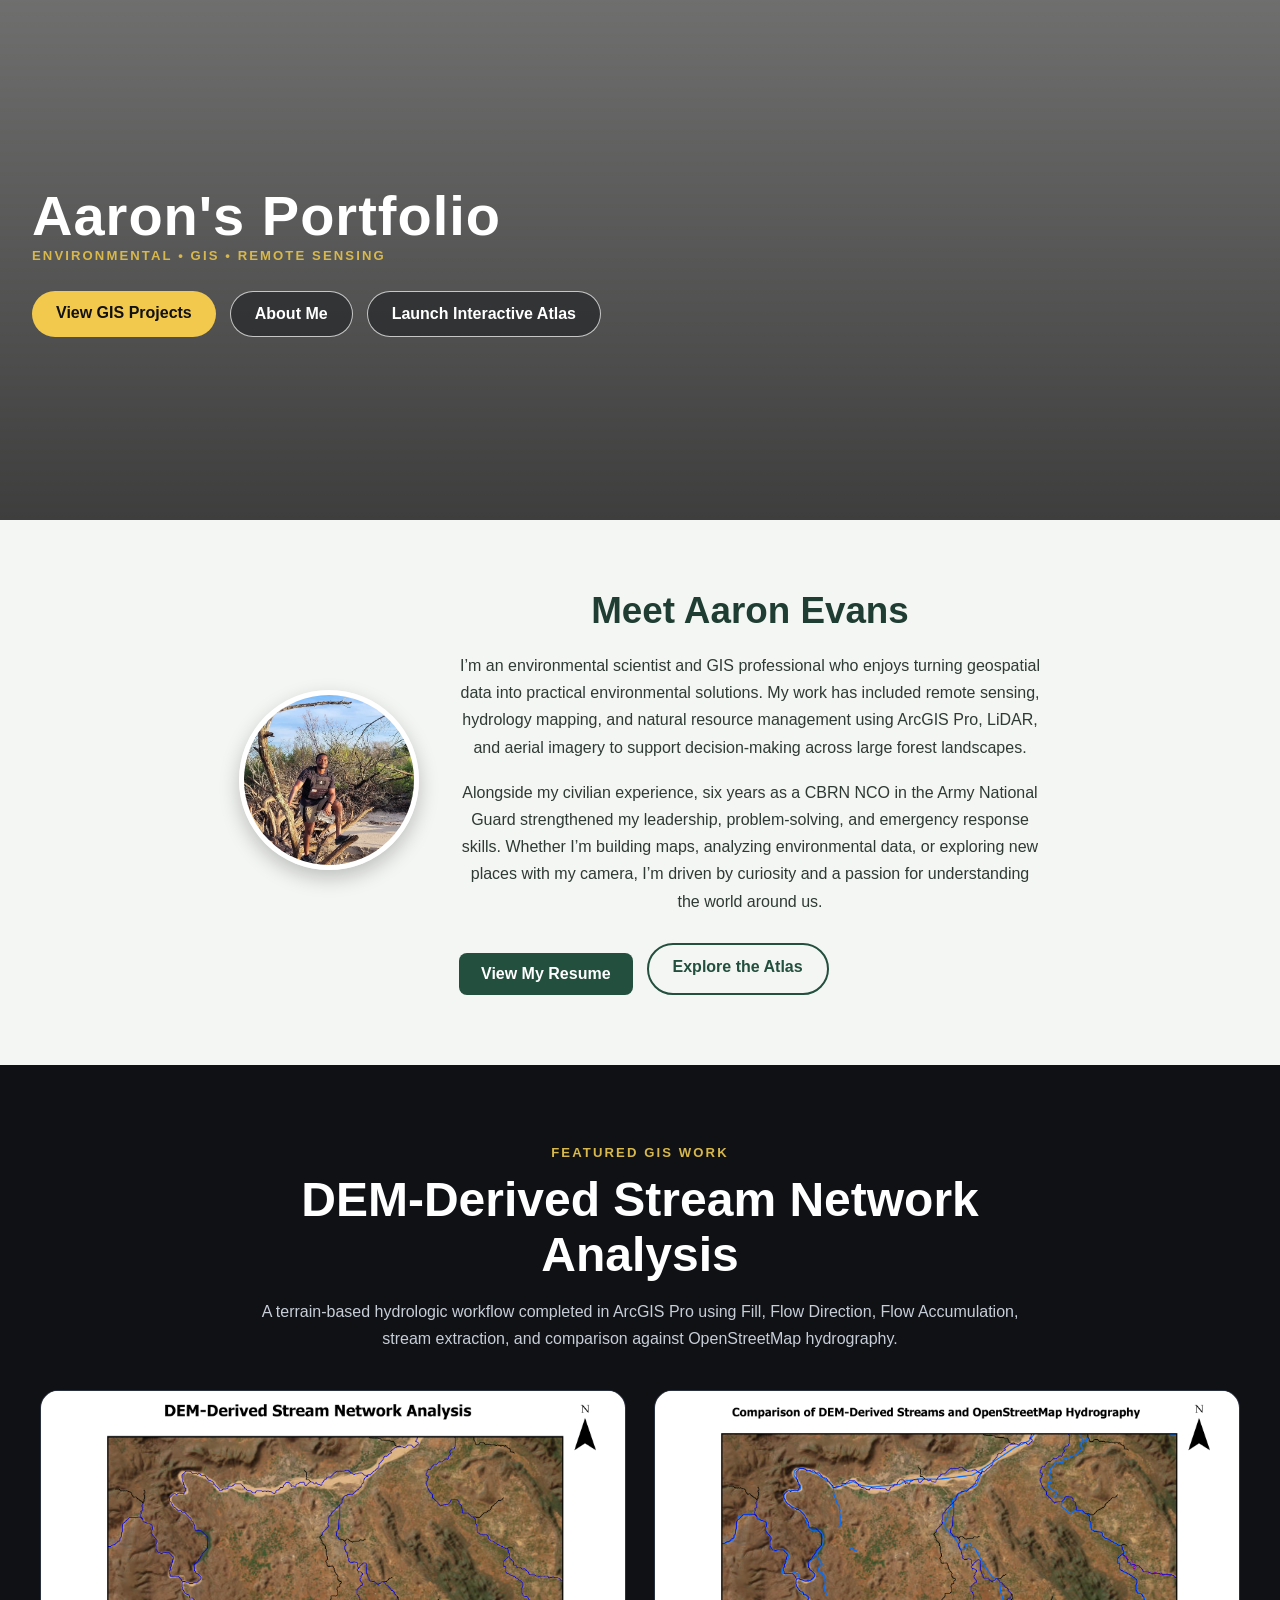
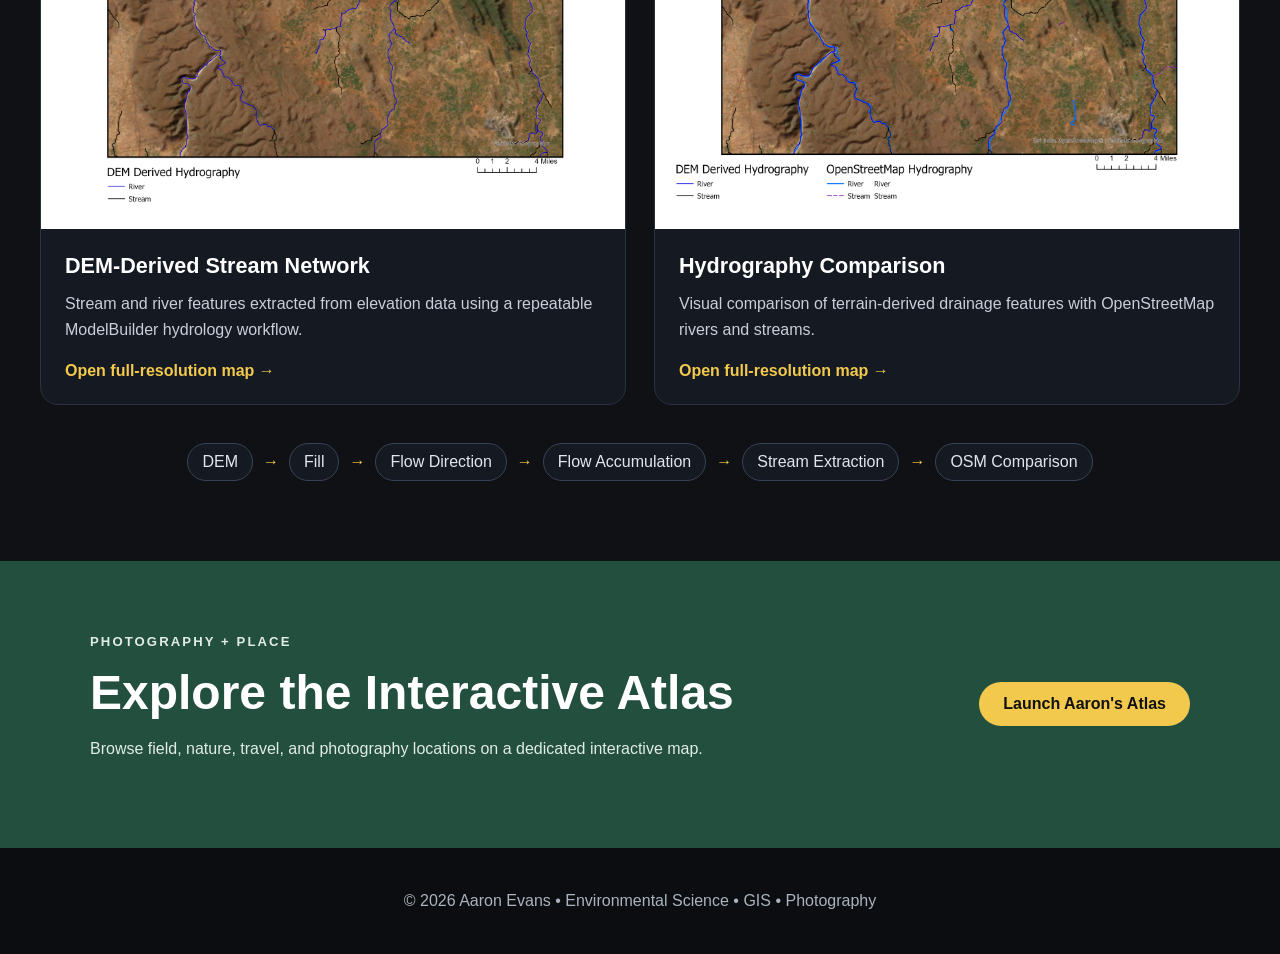
==== index.html @ 67426e2c "Update index.html" ====
<!DOCTYPE html>
<html lang="en">
<head>
  <meta charset="UTF-8" />
  <meta name="viewport" content="width=device-width, initial-scale=1.0" />
  <title>Aaron Evans | Environmental Science & GIS Portfolio</title>

<meta name="description"
      content="Portfolio of Aaron Evans featuring environmental science, GIS, remote sensing, and field projects.">

<meta property="og:title"
      content="Aaron Evans | Environmental Science & GIS Portfolio">

<meta property="og:description"
      content="Explore my environmental science, GIS, remote sensing, and field projects.">

<meta property="og:image"
      content="https://evansaaron385.github.io/aarons-atlas/assets/Aaron-about.jpg.jpg">

<meta property="og:url"
      content="https://evansaaron385.github.io/aarons-atlas/">

<meta property="og:type" content="website">

<meta name="twitter:card" content="summary_large_image">

<meta name="twitter:title"
      content="Aaron Evans | Environmental Science & GIS Portfolio">

<meta name="twitter:description"
      content="Environmental science, GIS, remote sensing, and field projects.">

<meta name="twitter:image"
      content="https://evansaaron385.github.io/aarons-atlas/assets/Aaron-about.jpg.jpg">
  <link rel="stylesheet" href="css/style.css" />
  <link rel="stylesheet" href="css/portfolio.css" />
</head>

<body class="portfolio-page">
  <header class="portfolio-hero">
    <div class="hero-content">
      <h1>Aaron's Portfolio</h1>
  <p class="eyebrow">Environmental • GIS • Remote Sensing</p>
      <div class="hero-actions">
  <a class="primary-button" href="#gis-projects">View GIS Projects</a>
  <a class="secondary-button" href="#about">About Me</a>
  <a class="secondary-button" href="atlas.html">Launch Interactive Atlas</a>
</div>
    </div>
  </header>

  <section class="about-section" id="about">
    <div class="about-photo">
      <img
        src="assets/Aaron-about.jpg.jpg"
        alt="Aaron outdoors exploring a coastal natural area"
      />
    </div>

    <div class="about-text">
      <h2>Meet Aaron Evans</h2>

      <p>
        I’m an environmental scientist and GIS professional who enjoys turning
        geospatial data into practical environmental solutions. My work has included
        remote sensing, hydrology mapping, and natural resource management using
        ArcGIS Pro, LiDAR, and aerial imagery to support decision-making across large
        forest landscapes.
      </p>

      <p>
        Alongside my civilian experience, six years as a CBRN NCO in the Army
        National Guard strengthened my leadership, problem-solving, and emergency
        response skills. Whether I’m building maps, analyzing environmental data,
        or exploring new places with my camera, I’m driven by curiosity and a passion
        for understanding the world around us.
      </p>

      <div class="about-actions">
        <a
          href="assets/Aaron_Evans_Resume_EnvD.pdf"
          target="_blank"
          rel="noopener noreferrer"
          class="resume-button"
        >
          View My Resume
        </a>

        <a href="atlas.html" class="atlas-button">
          Explore the Atlas
        </a>
      </div>
    </div>
  </section>

  <section class="projects-section" id="gis-projects">
    <div class="section-heading">
      <p class="eyebrow">Featured GIS Work</p>
      <h2>DEM-Derived Stream Network Analysis</h2>

      <p>
        A terrain-based hydrologic workflow completed in ArcGIS Pro using Fill,
        Flow Direction, Flow Accumulation, stream extraction, and comparison against
        OpenStreetMap hydrography.
      </p>
    </div>

    <div class="project-grid">
      <article class="project-card">
        <a
          class="project-image-link"
          href="assets/dem-derived-stream-network-india.png"
          target="_blank"
          rel="noopener noreferrer"
        >
          <img
            src="assets/dem-derived-stream-network-india.png"
            alt="DEM-derived stream network analysis map"
          />
        </a>

        <div class="project-card-content">
          <h3>DEM-Derived Stream Network</h3>

          <p>
            Stream and river features extracted from elevation data using a
            repeatable ModelBuilder hydrology workflow.
          </p>

          <a
            class="text-link"
            href="assets/dem-derived-stream-network-india.png"
            target="_blank"
            rel="noopener noreferrer"
          >
            Open full-resolution map →
          </a>
        </div>
      </article>

      <article class="project-card">
        <a
          class="project-image-link"
          href="assets/dem-osm-stream-comparison-india.png"
          target="_blank"
          rel="noopener noreferrer"
        >
          <img
            src="assets/dem-osm-stream-comparison-india.png"
            alt="Comparison of DEM-derived streams and OpenStreetMap hydrography"
          />
        </a>

        <div class="project-card-content">
          <h3>Hydrography Comparison</h3>

          <p>
            Visual comparison of terrain-derived drainage features with
            OpenStreetMap rivers and streams.
          </p>

          <a
            class="text-link"
            href="assets/dem-osm-stream-comparison-india.png"
            target="_blank"
            rel="noopener noreferrer"
          >
            Open full-resolution map →
          </a>
        </div>
      </article>
    </div>

    <div class="workflow-strip" aria-label="Hydrology workflow">
      <span>DEM</span>
      <b>→</b>
      <span>Fill</span>
      <b>→</b>
      <span>Flow Direction</span>
      <b>→</b>
      <span>Flow Accumulation</span>
      <b>→</b>
      <span>Stream Extraction</span>
      <b>→</b>
      <span>OSM Comparison</span>
    </div>
  </section>

  <section class="atlas-cta">
    <div>
      <p class="eyebrow">Photography + Place</p>
      <h2>Explore the Interactive Atlas</h2>

      <p>
        Browse field, nature, travel, and photography locations on a dedicated
        interactive map.
      </p>
    </div>

    <a class="primary-button" href="atlas.html">
      Launch Aaron's Atlas
    </a>
  </section>

  <footer class="portfolio-footer">
    <p>© 2026 Aaron Evans • Environmental Science • GIS • Photography</p>
  </footer>
</body>
</html>
---- css/style.css ----
* {
  box-sizing: border-box;
}

body {
  margin: 0;
  font-family: Arial, sans-serif;
  background: #0f1115;
  color: white;
}

header {
  min-height: 260px;
  padding: 48px 32px;
  background:
    linear-gradient(rgba(0,0,0,0.55), rgba(0,0,0,0.75)),
    url("../IMG_4262.JPG");
  background-size: cover;
  background-position: center;
  display: flex;
  align-items: center;
}

.hero-content {
  max-width: 760px;
}

header h1 {
  margin: 0;
  font-size: 56px;
  letter-spacing: 1px;
}

header p {
  margin: 12px 0 0;
  font-size: 20px;
  color: #e0e0e0;
}

main {
  display: flex;
  height: calc(100vh - 260px);
}
/* About Me text colors */
.about-section {
  background-color: #f4f6f3;
}

.about-container h2 {
  color: #1f3d32;
}

.about-container p {
  color: #2f3a35;
}
aside {
  width: 320px;
  padding: 24px;
  background: #151922;
  border-right: 1px solid #2a3140;
}

aside h2 {
  margin-top: 0;
}

aside p {
  color: #b8bfcc;
  line-height: 1.5;
}

#map {
  flex: 1;
}

.filters {
  display: flex;
  flex-direction: column;
  gap: 10px;
  margin-top: 18px;
}

.filters button {
  padding: 12px 14px;
  background: #222a36;
  color: white;
  border: 1px solid #384357;
  border-radius: 10px;
  cursor: pointer;
  text-align: left;
  font-size: 15px;
}

.filters button:hover {
  background: #2e3849;
}

.camera-marker {
  background: transparent;
  border: none;
}

.atlas-marker {
  position: relative;
  width: 58px;
  height: 58px;
  border: 3px solid #f2c94c;
  border-radius: 50%;
  background: #0b1018;
  box-shadow:
    0 0 0 5px rgba(242, 201, 76, 0.14),
    0 0 22px rgba(242, 201, 76, 0.65),
    0 8px 18px rgba(0, 0, 0, 0.55);
  transition: transform 0.2s ease, box-shadow 0.2s ease;
}

.atlas-marker:hover {
  transform: scale(1.14);
  box-shadow:
    0 0 0 7px rgba(242, 201, 76, 0.18),
    0 0 30px rgba(242, 201, 76, 0.85),
    0 10px 22px rgba(0, 0, 0, 0.6);
}

.marker-north {
  position: absolute;
  top: 3px;
  left: 50%;
  transform: translateX(-50%);
  color: #f2c94c;
  font-size: 9px;
  font-weight: 800;
}

.camera-body {
  position: absolute;
  top: 21px;
  left: 13px;
  width: 32px;
  height: 22px;
  border: 2px solid #f2c94c;
  border-radius: 5px;
}

.camera-body::before {
  content: "";
  position: absolute;
  top: -7px;
  left: 8px;
  width: 12px;
  height: 6px;
  border: 2px solid #f2c94c;
  border-bottom: 0;
  border-radius: 3px 3px 0 0;
}

.camera-lens {
  position: absolute;
  top: 4px;
  left: 9px;
  width: 10px;
  height: 10px;
  border: 2px solid #f2c94c;
  border-radius: 50%;
  background: #223a56;
}

.marker-point {
  position: absolute;
  bottom: -11px;
  left: 50%;
  width: 17px;
  height: 17px;
  background: #f2c94c;
  transform: translateX(-50%) rotate(45deg);
  z-index: -1;
}

.popup-card {
  width: 260px;
}

.popup-photo {
  width: 100%;
  border-radius: 10px;
  margin-bottom: 8px;
}

.popup-card h3 {
  margin: 8px 0 4px;
}

.popup-card p {
  margin: 6px 0;
}

.category-tag {
  display: inline-block;
  margin-top: 8px;
  padding: 5px 10px;
  background: #151922;
  color: white;
  border-radius: 999px;
  font-size: 12px;
}
.filters button.active {
  background: #f2c94c;
  color: #111;
  border-color: #f2c94c;
  font-weight: bold;
}
#photo-count {
  margin: 16px 0;
  padding: 10px 12px;
  background: #0f1115;
  border: 1px solid #384357;
  border-radius: 10px;
  color: #d8dde8;
  font-size: 14px;
}
#photo-panel {
  width: 360px;
  padding: 20px;
  background: #0f1115;
  border-left: 1px solid #2a3140;
  overflow-y: auto;
  transition: all 0.3s ease;
}

#photo-panel.hidden {
  display: none;
}

#close-panel {
  background: #222a36;
  color: white;
  border: 1px solid #384357;
  border-radius: 50%;
  width: 34px;
  height: 34px;
  font-size: 22px;
  cursor: pointer;
  float: right;
}

#panel-image {
  width: 100%;
  border-radius: 14px;
  margin-top: 20px;
}

#panel-title {
  margin-top: 18px;
}

#panel-location,
#panel-caption {
  color: #c8cfda;
  line-height: 1.5;
}

#panel-category {
  display: inline-block;
  margin-top: 10px;
  padding: 6px 12px;
  background: #f2c94c;
  color: #111;
  border-radius: 999px;
  font-weight: bold;
  font-size: 13px;
}
#landing-page {
  position: fixed;
  inset: 0;
  background:
    linear-gradient(rgba(0,0,0,0.45), rgba(0,0,0,0.75)),
    url("../IMG_4262.JPG");
  background-size: cover;
  background-position: center;
  z-index: 9999;
  display: flex;
  align-items: center;
  justify-content: center;
  transition: opacity 0.8s ease, visibility 0.8s ease;
}

#landing-page.hidden {
  opacity: 0;
  visibility: hidden;
}

.landing-overlay {
  text-align: center;
  padding: 32px;
}

.landing-overlay h1 {
  font-size: 72px;
  margin: 0;
}

.landing-overlay p {
  font-size: 20px;
  margin: 16px 0 28px;
  color: #e5e5e5;
}

#enter-atlas {
  padding: 14px 28px;
  background: #f2c94c;
  color: #111;
  border: none;
  border-radius: 999px;
  font-weight: bold;
  font-size: 16px;
  cursor: pointer;
}

#enter-atlas:hover {
  transform: scale(1.05);
}
.photo-meta{

display:flex;

justify-content:space-between;

margin-bottom:15px;

color:#bbbbbb;

font-size:14px;

}

hr{

margin:20px 0;

border:none;

border-top:1px solid #333;

}

#camera-info{

background:#181818;

padding:15px;

border-radius:10px;

margin-top:10px;

}

#camera-info p{

margin:6px 0;

}

@media (max-width: 850px) {
  header {
    min-height: 650px;
    padding: 32px 22px;
  }

  header h1,
  .landing-overlay h1 {
    font-size: 44px;
  }

  main {
    display: grid;
    grid-template-columns: 1fr;
    height: auto;
  }

  aside,
  #photo-panel {
    width: 100%;
    border: 0;
  }

  .filters {
    flex-direction: row;
    flex-wrap: wrap;
  }

  #map {
    height: 62vh;
    min-height: 430px;
  }
}
.about-section {
  padding: 70px 20px;
  background-color: #f4f6f3;
}

.about-container {
  max-width: 900px;
  margin: 0 auto;
  text-align: center;
}

.about-container h2 {
  font-size: 2.2rem;
  margin-bottom: 24px;
}

.about-container p {
  max-width: 760px;
  margin: 0 auto 18px;
  line-height: 1.7;
  font-size: 1.05rem;
}

.resume-button {
  display: inline-block;
  margin-top: 20px;
  padding: 13px 26px;
  border-radius: 8px;
  background-color: #234f3f;
  color: white;
  text-decoration: none;
  font-weight: 600;
  transition: transform 0.2s ease, opacity 0.2s ease;
}

.resume-button:hover {
  transform: translateY(-2px);
  opacity: 0.9;
}
.about-section {
  display: flex;
  align-items: center;
  gap: 40px;
  max-width: 1100px;
  margin: 0 auto;
  padding: 70px 24px;
}

.about-image {
  flex: 0 0 40%;
}

.about-image img {
  display: block;
  width: 100%;
  height: 480px;
  object-fit: cover;
  object-position: center;
  border-radius: 18px;
  box-shadow: 0 12px 30px rgba(0, 0, 0, 0.22);
}

.about-text {
  flex: 1;
}

.about-text h2 {
  margin-top: 0;
  font-size: 2.2rem;
}

.about-text p {
  line-height: 1.7;
  margin-bottom: 18px;
}

.resume-button {
  display: inline-block;
  margin-top: 10px;
  padding: 12px 22px;
  border-radius: 8px;
  text-decoration: none;
  font-weight: 600;
}

/* Phone and tablet layout */
@media (max-width: 768px) {
  .about-section {
    flex-direction: column;
    gap: 25px;
    padding: 50px 20px;
  }

  .about-image {
    width: 100%;
  }

  .about-image img {
    height: 420px;
    object-position: center 40%;
  }

  .about-text {
    width: 100%;
  }
}
/* Fix About Me section */
.about-section {
  background-color: #f4f6f3;
  color: #2f3a35;
}

.about-text h2 {
  color: #1f3d32;
}

.about-text p {
  color: #2f3a35;
}

.about-image img {
  display: block;
  width: 100%;
  height: 480px;
  object-fit: cover;
  object-position: center;
  border-radius: 18px;
}
/* About Me section */

.about-section {
  max-width: 850px;
  margin: 0 auto;
  padding: 70px 24px;
  text-align: center;
  color: #2f3a35;
}

.about-photo {
  width: 180px;
  height: 180px;
  margin: 0 auto 25px;
  border-radius: 50%;
  overflow: hidden;
  border: 5px solid white;
  box-shadow: 0 8px 20px rgba(0, 0, 0, 0.22);
}

.about-photo img {
  width: 100%;
  height: 100%;
  display: block;
  object-fit: cover;

  /* Adjust this percentage to move the photo vertically */
  object-position: center 38%;
}

.about-text {
  max-width: 750px;
  margin: 0 auto;
}

.about-text h2 {
  margin-top: 0;
  margin-bottom: 20px;
  font-size: 2.3rem;
  color: #1f3d32;
}

.about-text p {
  margin: 0 auto 18px;
  line-height: 1.7;
  color: #2f3a35;
}

/* Smaller photo on phones */
@media (max-width: 600px) {
  .about-section {
    padding: 50px 20px;
  }

  .about-photo {
    width: 150px;
    height: 150px;
  }

  .about-text h2 {
    font-size: 2rem;
  }
}
---- css/portfolio.css ----
/* Portfolio homepage additions */

html {
  scroll-behavior: smooth;
}

.portfolio-page {
  background: #f4f6f3;
  color: #24312c;
}

.portfolio-hero {
  min-height: 520px;
  padding: 80px 32px;
}

.portfolio-hero .hero-content {
  max-width: 820px;
}

.eyebrow {
  margin: 0 0 12px;
  color: #d8b84c;
  font-size: 0.82rem;
  font-weight: 800;
  letter-spacing: 0.16em;
  text-transform: uppercase;
}

.hero-actions,
.about-actions {
  display: flex;
  flex-wrap: wrap;
  gap: 14px;
  margin-top: 28px;
}

.primary-button,
.secondary-button,
.atlas-button,
.back-button {
  display: inline-block;
  padding: 13px 24px;
  border-radius: 999px;
  font-weight: 700;
  text-decoration: none;
  transition: transform 0.2s ease, opacity 0.2s ease;
}

.primary-button {
  background: #f2c94c;
  color: #111;
}

.secondary-button {
  border: 1px solid rgba(255, 255, 255, 0.72);
  color: white;
  background: rgba(15, 17, 21, 0.45);
}

.atlas-button {
  background: transparent;
  border: 2px solid #234f3f;
  color: #234f3f;
}

.primary-button:hover,
.secondary-button:hover,
.atlas-button:hover,
.back-button:hover {
  transform: translateY(-2px);
  opacity: 0.92;
}

.projects-section {
  padding: 80px 24px;
  background: #0f1115;
  color: white;
}

.section-heading {
  max-width: 820px;
  margin: 0 auto 38px;
  text-align: center;
}

.section-heading h2,
.atlas-cta h2 {
  margin: 0 0 16px;
  font-size: clamp(2rem, 4vw, 3rem);
}

.section-heading > p:last-child {
  margin: 0 auto;
  max-width: 760px;
  color: #c7ced8;
  line-height: 1.7;
}

.project-grid {
  display: grid;
  grid-template-columns: repeat(2, minmax(0, 1fr));
  gap: 28px;
  max-width: 1200px;
  margin: 0 auto;
}

.project-card {
  overflow: hidden;
  border: 1px solid #2a3140;
  border-radius: 18px;
  background: #151922;
}

.project-image-link {
  display: block;
  background: white;
}

.project-card img {
  display: block;
  width: 100%;
  aspect-ratio: 4 / 3;
  object-fit: contain;
  transition: transform 0.3s ease;
}

.project-card:hover img {
  transform: scale(1.015);
}

.project-card-content {
  padding: 24px;
}

.project-card-content h3 {
  margin: 0 0 12px;
  font-size: 1.35rem;
}

.project-card-content p {
  margin: 0 0 18px;
  color: #c8cfda;
  line-height: 1.65;
}

.text-link {
  color: #f2c94c;
  font-weight: 700;
  text-decoration: none;
}

.workflow-strip {
  display: flex;
  flex-wrap: wrap;
  justify-content: center;
  align-items: center;
  gap: 10px;
  max-width: 1100px;
  margin: 38px auto 0;
}

.workflow-strip span {
  padding: 9px 14px;
  border: 1px solid #384357;
  border-radius: 999px;
  background: #151922;
  color: #e2e6ec;
}

.workflow-strip b {
  color: #f2c94c;
}

.atlas-cta {
  display: flex;
  align-items: center;
  justify-content: space-between;
  gap: 32px;
  padding: 70px max(24px, calc((100vw - 1100px) / 2));
  background: #234f3f;
  color: white;
}

.atlas-cta p {
  max-width: 680px;
  color: #e2ece7;
  line-height: 1.65;
}

.portfolio-footer {
  padding: 28px 24px;
  text-align: center;
  background: #0b0d10;
  color: #abb3bf;
}

/* Dedicated atlas page */

.atlas-page {
  overflow: hidden;
}

.atlas-toolbar {
  height: 68px;
  padding: 10px 20px;
  display: flex;
  align-items: center;
  gap: 22px;
  background: #0b0d10;
  border-bottom: 1px solid #2a3140;
}

.atlas-toolbar > div {
  display: flex;
  flex-direction: column;
  gap: 2px;
}

.atlas-toolbar span {
  color: #abb3bf;
  font-size: 0.84rem;
}

.back-button {
  padding: 9px 16px;
  background: #f2c94c;
  color: #111;
}

.atlas-main {
  height: calc(100vh - 68px);
}

.landing-back-link {
  display: block;
  width: fit-content;
  margin: 18px auto 0;
  color: white;
  text-decoration: none;
}

@media (max-width: 850px) {
  .portfolio-hero {
    min-height: 800px;
    padding: 60px 22px;
  }

  .project-grid {
    grid-template-columns: 1fr;
  }

  .atlas-cta {
    align-items: flex-start;
    flex-direction: column;
  }

  .atlas-page {
    overflow: auto;
  }

  .atlas-toolbar {
    height: auto;
    align-items: flex-start;
    flex-direction: column;
  }

  .atlas-main {
    height: auto;
  }
}

@media (max-width: 600px) {
  .hero-actions,
  .about-actions {
    flex-direction: column;
  }

  .primary-button,
  .secondary-button,
  .atlas-button {
    width: 100%;
    text-align: center;
  }

  .projects-section {
    padding: 60px 18px;
  }

  .project-card-content {
    padding: 20px;
  }

  .workflow-strip b {
    display: none;
  }
}
.portfolio-hero h1,
.atlas-toolbar strong,
#landing-page h1 {
  color: white;
}
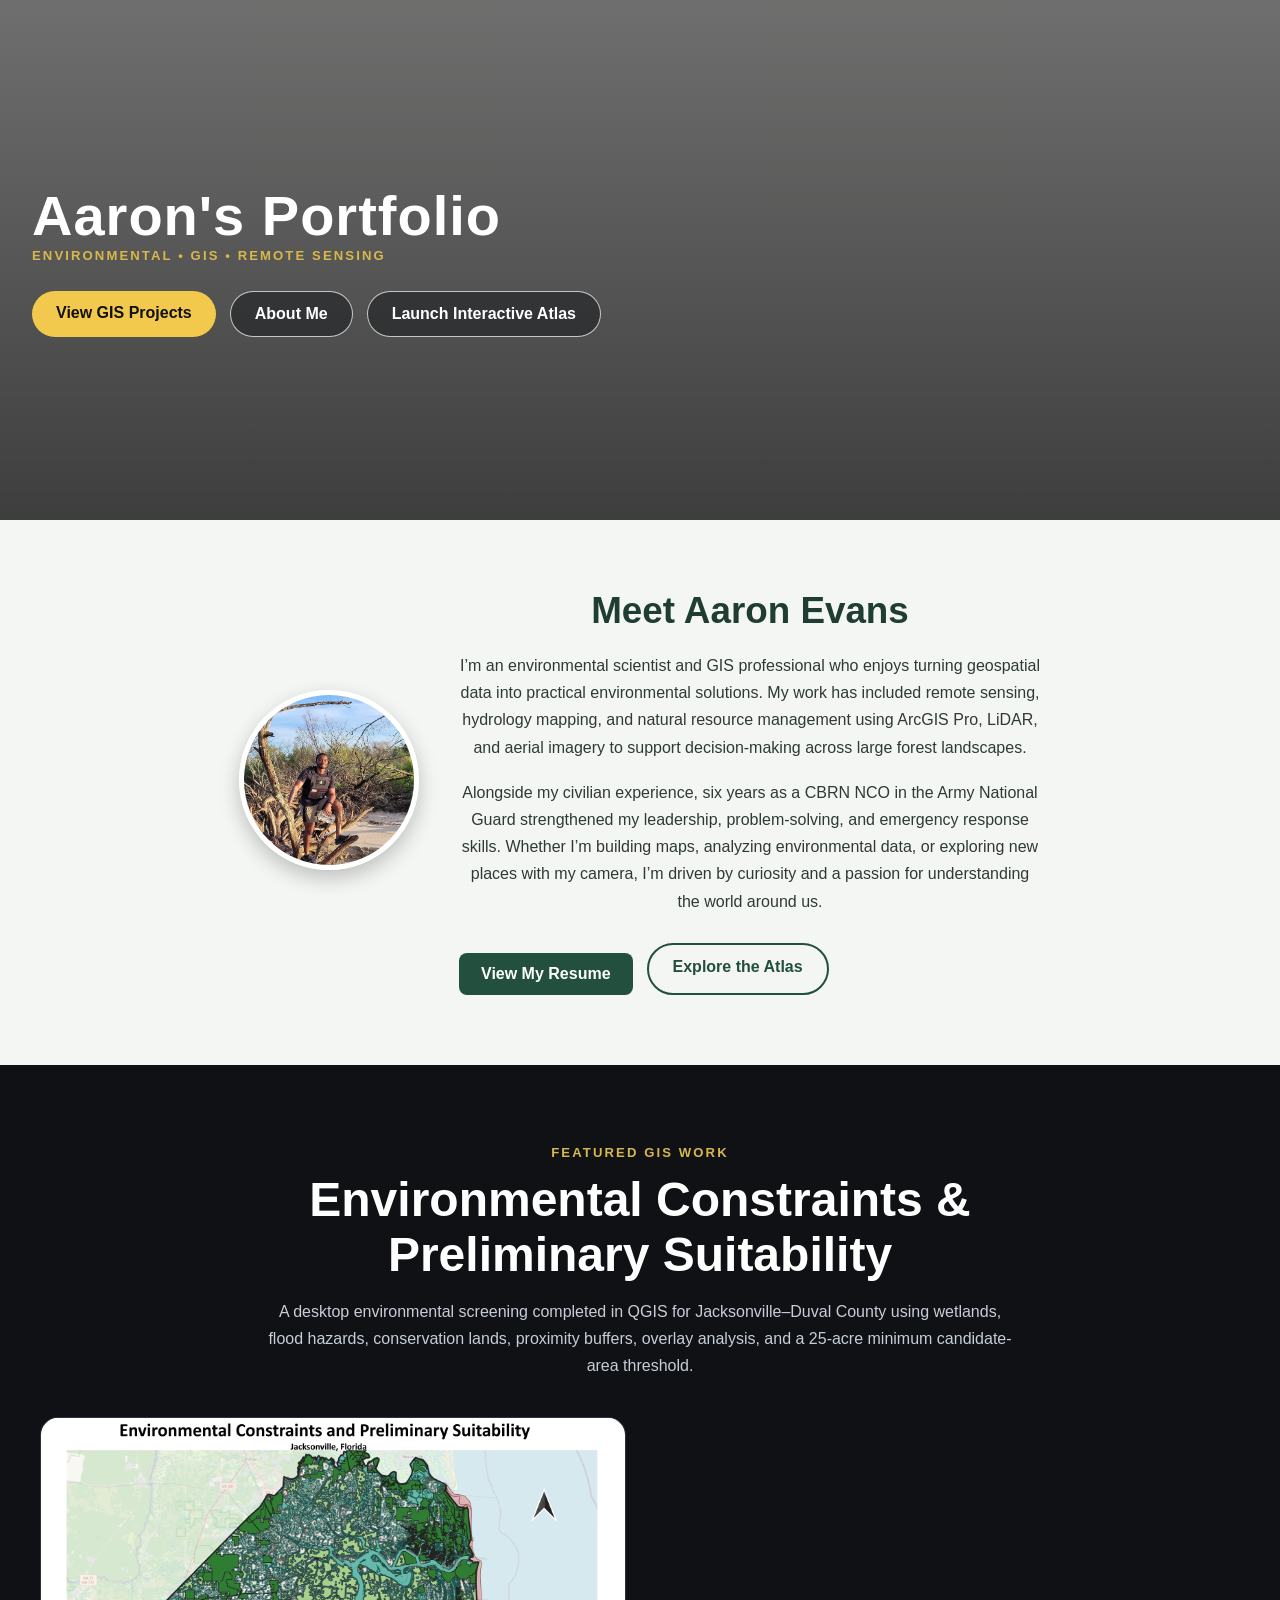
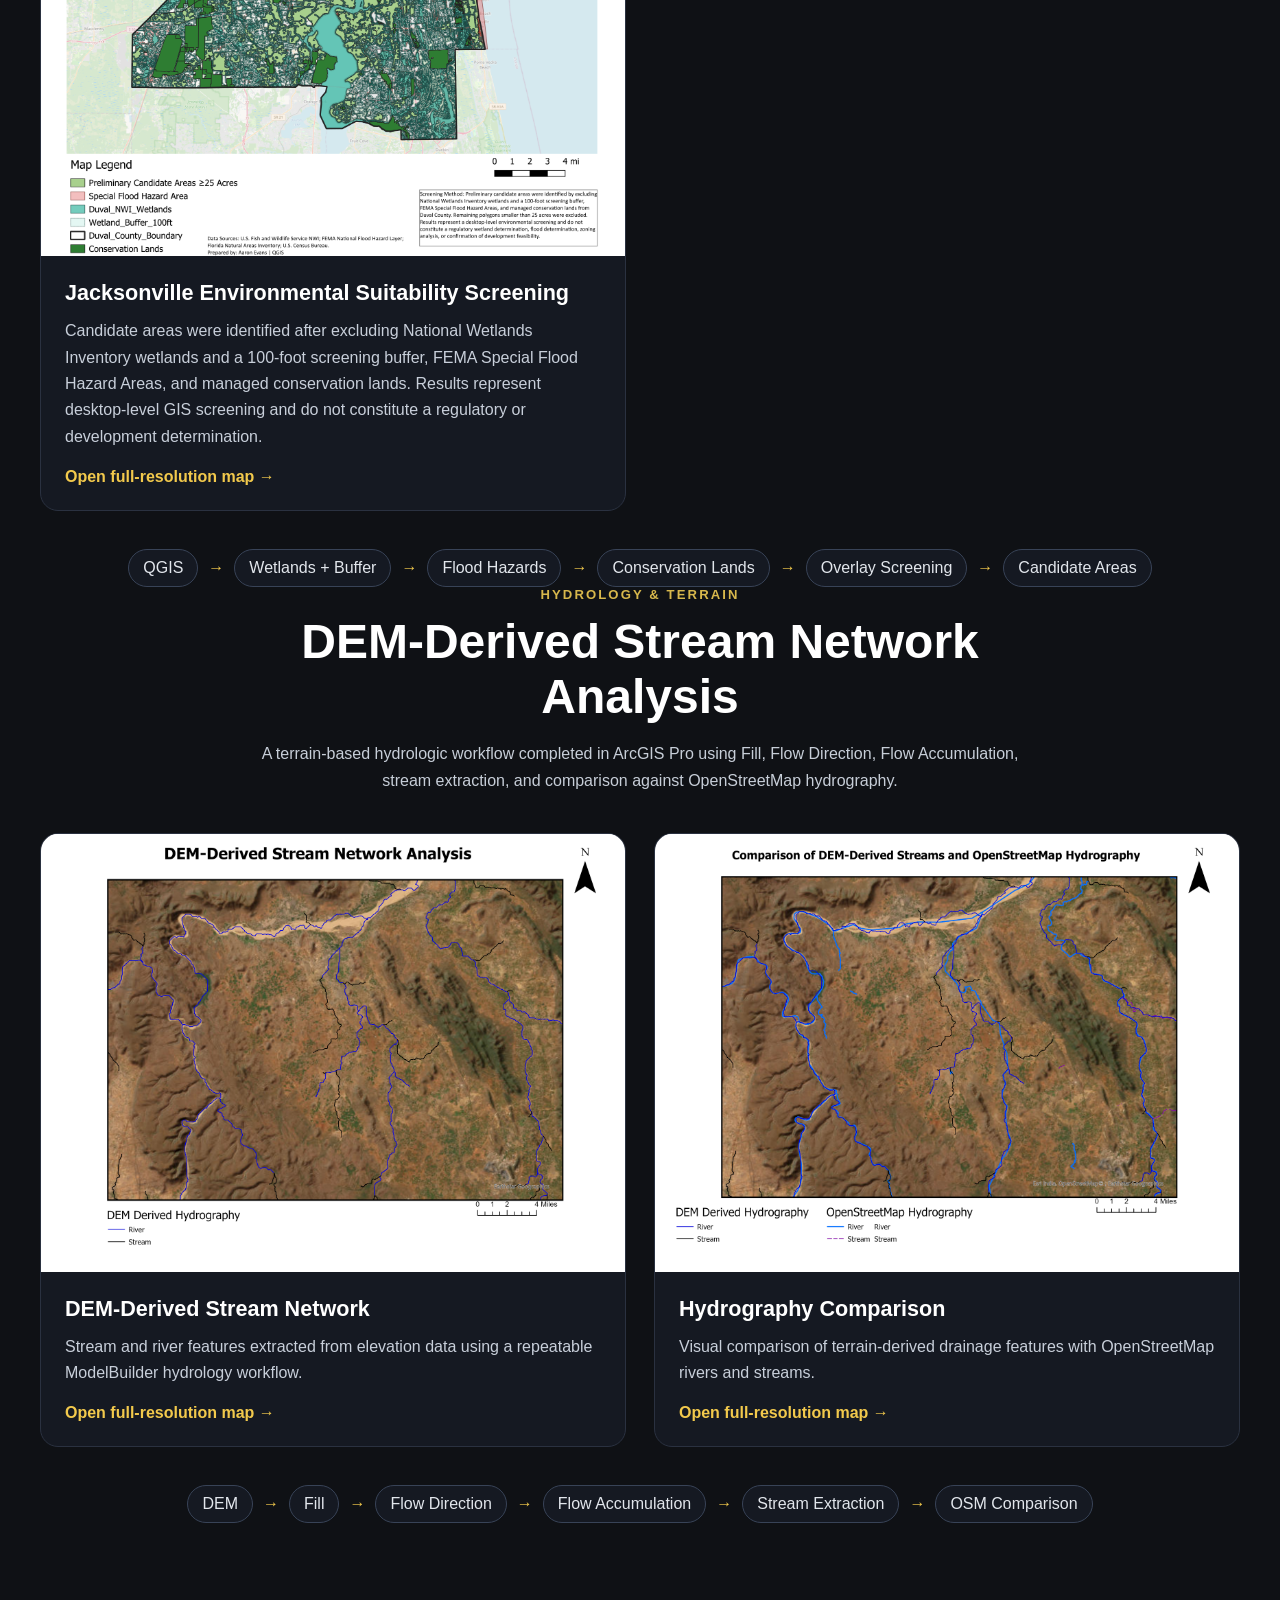
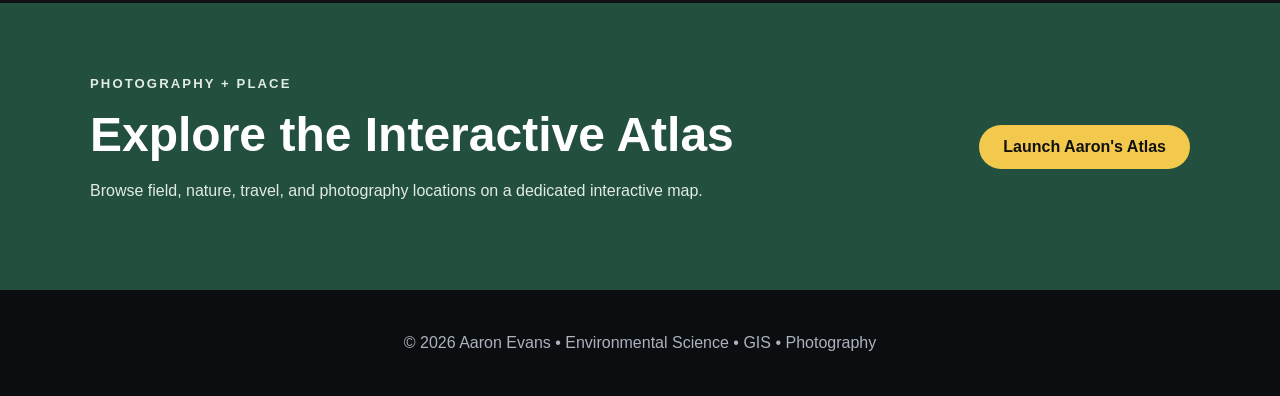
==== commit 86eb2b25: "Update index.html Feature QGIS suitability project" ====
--- a/index.html
+++ b/index.html
@@ -2,35 +2,35 @@
 <html lang="en">
 <head>
   <meta charset="UTF-8" />
-  <meta name="viewport" content="width=device-width, initial-scale=1.0" />
-  <title>Aaron Evans | Environmental Science & GIS Portfolio</title>
-
-<meta name="description"
-      content="Portfolio of Aaron Evans featuring environmental science, GIS, remote sensing, and field projects.">
-
-<meta property="og:title"
-      content="Aaron Evans | Environmental Science & GIS Portfolio">
-
-<meta property="og:description"
-      content="Explore my environmental science, GIS, remote sensing, and field projects.">
-
-<meta property="og:image"
-      content="https://evansaaron385.github.io/aarons-atlas/assets/Aaron-about.jpg.jpg">
-
-<meta property="og:url"
-      content="https://evansaaron385.github.io/aarons-atlas/">
-
-<meta property="og:type" content="website">
-
-<meta name="twitter:card" content="summary_large_image">
-
-<meta name="twitter:title"
-      content="Aaron Evans | Environmental Science & GIS Portfolio">
-
-<meta name="twitter:description"
-      content="Environmental science, GIS, remote sensing, and field projects.">
-
-<meta name="twitter:image"
+  <meta name="viewport" content="width=device-width, initial-scale=1.0" />
+  <title>Aaron Evans | Environmental Science & GIS Portfolio</title>
+
+<meta name="description"
+      content="Portfolio of Aaron Evans featuring environmental science, GIS, remote sensing, and field projects.">
+
+<meta property="og:title"
+      content="Aaron Evans | Environmental Science & GIS Portfolio">
+
+<meta property="og:description"
+      content="Explore my environmental science, GIS, remote sensing, and field projects.">
+
+<meta property="og:image"
+      content="https://evansaaron385.github.io/aarons-atlas/assets/Aaron-about.jpg.jpg">
+
+<meta property="og:url"
+      content="https://evansaaron385.github.io/aarons-atlas/">
+
+<meta property="og:type" content="website">
+
+<meta name="twitter:card" content="summary_large_image">
+
+<meta name="twitter:title"
+      content="Aaron Evans | Environmental Science & GIS Portfolio">
+
+<meta name="twitter:description"
+      content="Environmental science, GIS, remote sensing, and field projects.">
+
+<meta name="twitter:image"
       content="https://evansaaron385.github.io/aarons-atlas/assets/Aaron-about.jpg.jpg">
   <link rel="stylesheet" href="css/style.css" />
   <link rel="stylesheet" href="css/portfolio.css" />
@@ -41,10 +41,10 @@
     <div class="hero-content">
       <h1>Aaron's Portfolio</h1>
   <p class="eyebrow">Environmental • GIS • Remote Sensing</p>
-      <div class="hero-actions">
-  <a class="primary-button" href="#gis-projects">View GIS Projects</a>
-  <a class="secondary-button" href="#about">About Me</a>
-  <a class="secondary-button" href="atlas.html">Launch Interactive Atlas</a>
+      <div class="hero-actions">
+  <a class="primary-button" href="#gis-projects">View GIS Projects</a>
+  <a class="secondary-button" href="#about">About Me</a>
+  <a class="secondary-button" href="atlas.html">Launch Interactive Atlas</a>
 </div>
     </div>
   </header>
@@ -94,8 +94,70 @@
   </section>
 
   <section class="projects-section" id="gis-projects">
-    <div class="section-heading">
+        <div class="section-heading">
       <p class="eyebrow">Featured GIS Work</p>
+      <h2>Environmental Constraints &amp; Preliminary Suitability</h2>
+
+      <p>
+        A desktop environmental screening completed in QGIS for
+        Jacksonville–Duval County using wetlands, flood hazards,
+        conservation lands, proximity buffers, overlay analysis,
+        and a 25-acre minimum candidate-area threshold.
+      </p>
+    </div>
+
+    <div class="project-grid featured-project-grid">
+      <article class="project-card featured-project-card">
+        <a
+          class="project-image-link"
+          href="assets/jacksonville-environmental-suitability.png"
+          target="_blank"
+          rel="noopener noreferrer"
+        >
+          <img
+            src="assets/jacksonville-environmental-suitability.png"
+            alt="Environmental constraints and preliminary suitability map for Jacksonville, Florida"
+          />
+        </a>
+
+        <div class="project-card-content">
+          <h3>Jacksonville Environmental Suitability Screening</h3>
+
+          <p>
+            Candidate areas were identified after excluding National
+            Wetlands Inventory wetlands and a 100-foot screening buffer,
+            FEMA Special Flood Hazard Areas, and managed conservation lands.
+            Results represent desktop-level GIS screening and do not constitute
+            a regulatory or development determination.
+          </p>
+
+          <a
+            class="text-link"
+            href="assets/jacksonville-environmental-suitability.png"
+            target="_blank"
+            rel="noopener noreferrer"
+          >
+            Open full-resolution map →
+          </a>
+        </div>
+      </article>
+    </div>
+
+    <div class="workflow-strip" aria-label="Environmental suitability workflow">
+      <span>QGIS</span>
+      <b>→</b>
+      <span>Wetlands + Buffer</span>
+      <b>→</b>
+      <span>Flood Hazards</span>
+      <b>→</b>
+      <span>Conservation Lands</span>
+      <b>→</b>
+      <span>Overlay Screening</span>
+      <b>→</b>
+      <span>Candidate Areas</span>
+    </div>
+    <div class="section-heading project-subsection-heading">
+      <p class="eyebrow">Hydrology &amp; Terrain</p>
       <h2>DEM-Derived Stream Network Analysis</h2>
 
       <p>
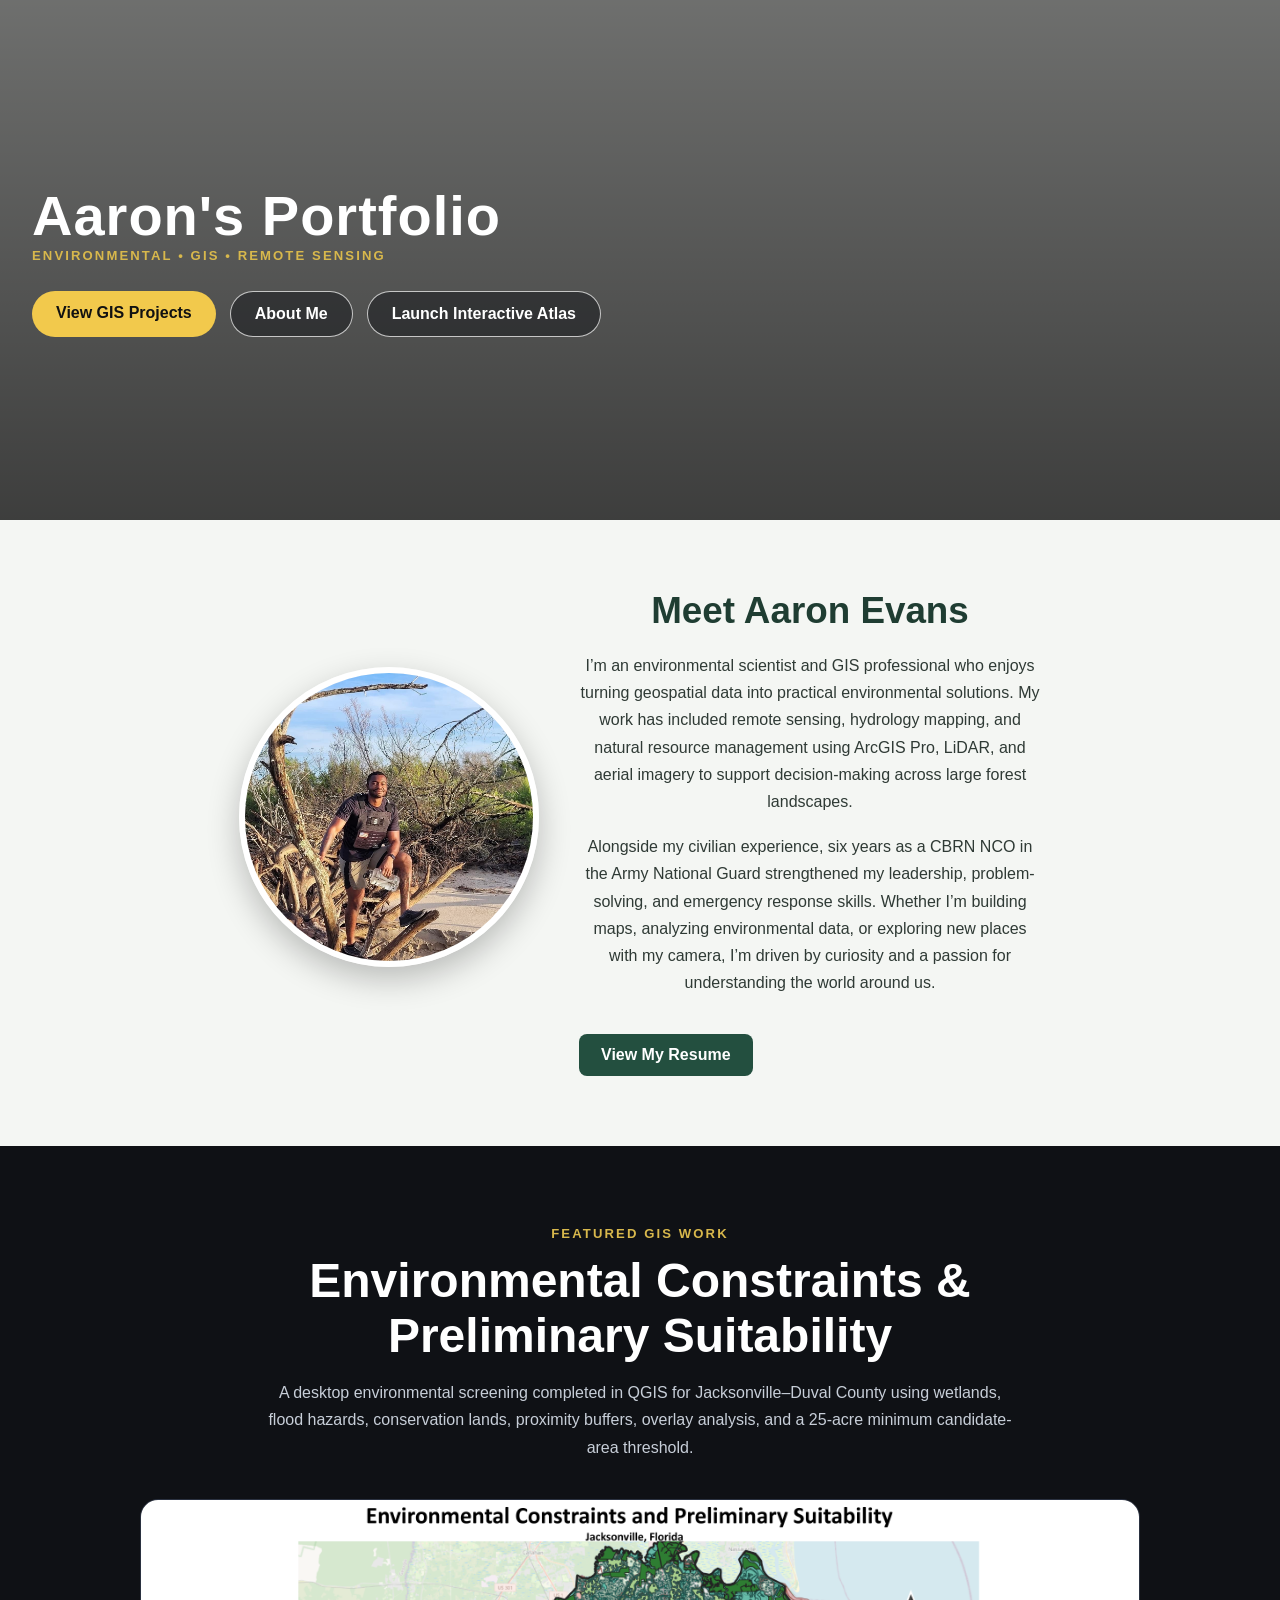
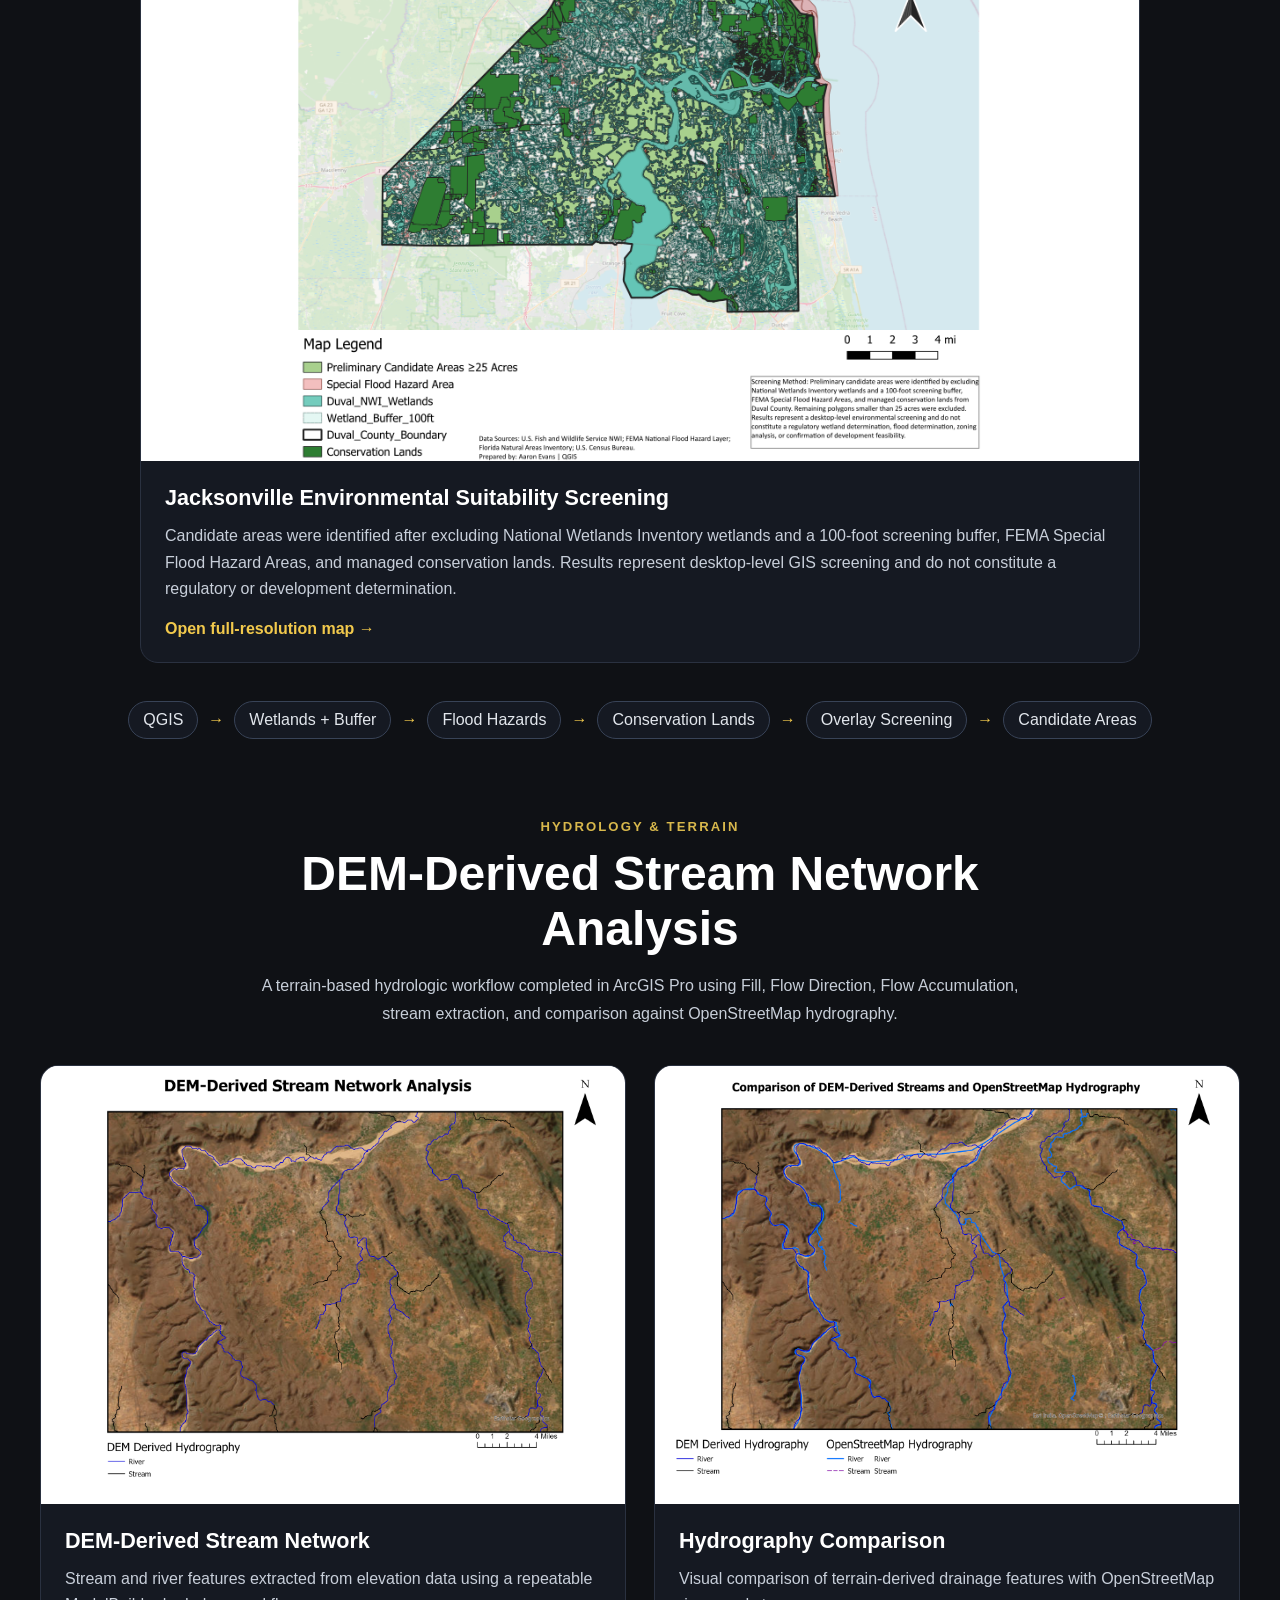
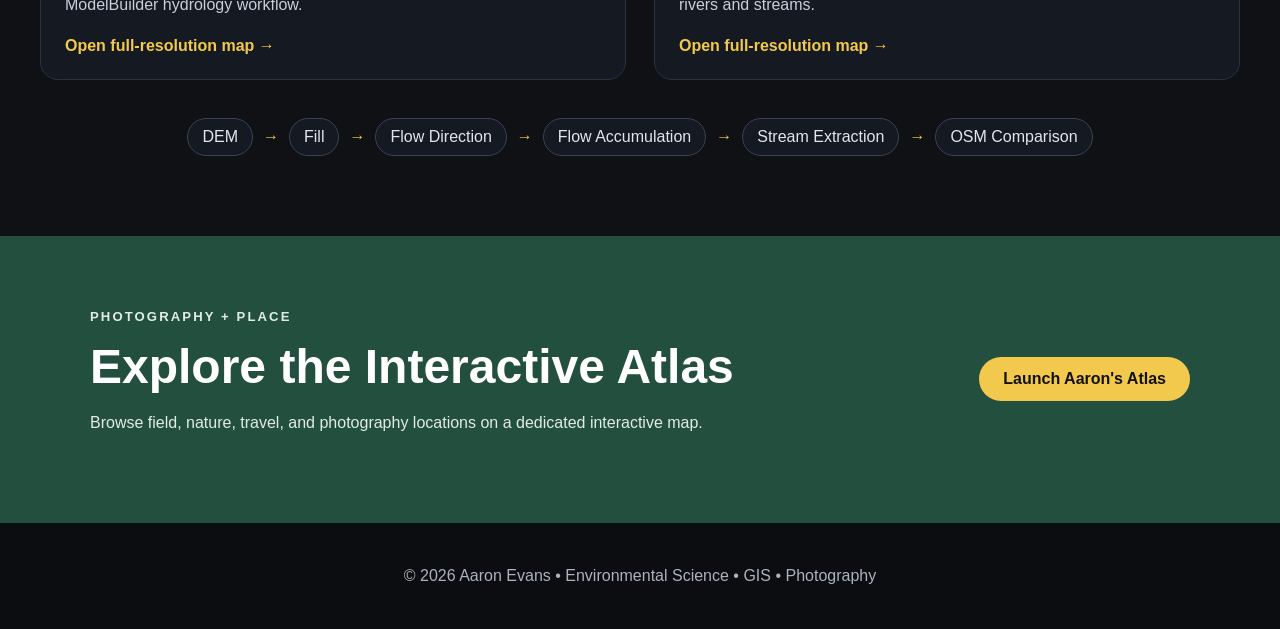
==== commit 4e9fe987: "Update index.html Remove About Me atlas button" ====
--- a/index.html
+++ b/index.html
@@ -85,10 +85,7 @@
         >
           View My Resume
         </a>
-
-        <a href="atlas.html" class="atlas-button">
-          Explore the Atlas
-        </a>
+        
       </div>
     </div>
   </section>
--- a/css/style.css
+++ b/css/style.css
@@ -432,156 +432,179 @@
 .resume-button:hover {
   transform: translateY(-2px);
   opacity: 0.9;
-}
-.about-section {
-  display: flex;
-  align-items: center;
-  gap: 40px;
-  max-width: 1100px;
-  margin: 0 auto;
-  padding: 70px 24px;
-}
-
-.about-image {
-  flex: 0 0 40%;
-}
-
-.about-image img {
-  display: block;
-  width: 100%;
-  height: 480px;
-  object-fit: cover;
-  object-position: center;
-  border-radius: 18px;
-  box-shadow: 0 12px 30px rgba(0, 0, 0, 0.22);
-}
-
-.about-text {
-  flex: 1;
-}
-
-.about-text h2 {
-  margin-top: 0;
-  font-size: 2.2rem;
-}
-
-.about-text p {
-  line-height: 1.7;
-  margin-bottom: 18px;
-}
-
-.resume-button {
-  display: inline-block;
-  margin-top: 10px;
-  padding: 12px 22px;
-  border-radius: 8px;
-  text-decoration: none;
-  font-weight: 600;
-}
-
-/* Phone and tablet layout */
-@media (max-width: 768px) {
-  .about-section {
-    flex-direction: column;
-    gap: 25px;
-    padding: 50px 20px;
-  }
-
-  .about-image {
-    width: 100%;
-  }
-
-  .about-image img {
-    height: 420px;
-    object-position: center 40%;
-  }
-
-  .about-text {
-    width: 100%;
-  }
-}
-/* Fix About Me section */
-.about-section {
-  background-color: #f4f6f3;
-  color: #2f3a35;
-}
-
-.about-text h2 {
-  color: #1f3d32;
-}
-
-.about-text p {
-  color: #2f3a35;
-}
-
-.about-image img {
-  display: block;
-  width: 100%;
-  height: 480px;
-  object-fit: cover;
-  object-position: center;
-  border-radius: 18px;
-}
-/* About Me section */
-
-.about-section {
-  max-width: 850px;
-  margin: 0 auto;
-  padding: 70px 24px;
-  text-align: center;
-  color: #2f3a35;
-}
-
-.about-photo {
-  width: 180px;
-  height: 180px;
-  margin: 0 auto 25px;
-  border-radius: 50%;
-  overflow: hidden;
-  border: 5px solid white;
-  box-shadow: 0 8px 20px rgba(0, 0, 0, 0.22);
-}
-
-.about-photo img {
-  width: 100%;
-  height: 100%;
-  display: block;
-  object-fit: cover;
-
-  /* Adjust this percentage to move the photo vertically */
-  object-position: center 38%;
-}
-
-.about-text {
-  max-width: 750px;
-  margin: 0 auto;
-}
-
-.about-text h2 {
-  margin-top: 0;
-  margin-bottom: 20px;
-  font-size: 2.3rem;
-  color: #1f3d32;
-}
-
-.about-text p {
-  margin: 0 auto 18px;
-  line-height: 1.7;
-  color: #2f3a35;
-}
-
-/* Smaller photo on phones */
-@media (max-width: 600px) {
-  .about-section {
-    padding: 50px 20px;
-  }
-
-  .about-photo {
-    width: 150px;
-    height: 150px;
-  }
-
-  .about-text h2 {
-    font-size: 2rem;
-  }
-}+}
+.about-section {
+  display: flex;
+  align-items: center;
+  gap: 40px;
+  max-width: 1100px;
+  margin: 0 auto;
+  padding: 70px 24px;
+}
+
+.about-image {
+  flex: 0 0 40%;
+}
+
+.about-image img {
+  display: block;
+  width: 100%;
+  height: 480px;
+  object-fit: cover;
+  object-position: center;
+  border-radius: 18px;
+  box-shadow: 0 12px 30px rgba(0, 0, 0, 0.22);
+}
+
+.about-text {
+  flex: 1;
+}
+
+.about-text h2 {
+  margin-top: 0;
+  font-size: 2.2rem;
+}
+
+.about-text p {
+  line-height: 1.7;
+  margin-bottom: 18px;
+}
+
+.resume-button {
+  display: inline-block;
+  margin-top: 10px;
+  padding: 12px 22px;
+  border-radius: 8px;
+  text-decoration: none;
+  font-weight: 600;
+}
+
+/* Phone and tablet layout */
+@media (max-width: 768px) {
+  .about-section {
+    flex-direction: column;
+    gap: 25px;
+    padding: 50px 20px;
+  }
+
+  .about-image {
+    width: 100%;
+  }
+
+  .about-image img {
+    height: 420px;
+    object-position: center 40%;
+  }
+
+  .about-text {
+    width: 100%;
+  }
+}
+/* Fix About Me section */
+.about-section {
+  background-color: #f4f6f3;
+  color: #2f3a35;
+}
+
+.about-text h2 {
+  color: #1f3d32;
+}
+
+.about-text p {
+  color: #2f3a35;
+}
+
+.about-image img {
+  display: block;
+  width: 100%;
+  height: 480px;
+  object-fit: cover;
+  object-position: center;
+  border-radius: 18px;
+}
+/* About Me section */
+
+.about-section {
+  max-width: 850px;
+  margin: 0 auto;
+  padding: 70px 24px;
+  text-align: center;
+  color: #2f3a35;
+}
+
+.about-photo {
+  width: 180px;
+  height: 180px;
+  margin: 0 auto 25px;
+  border-radius: 50%;
+  overflow: hidden;
+  border: 5px solid white;
+  box-shadow: 0 8px 20px rgba(0, 0, 0, 0.22);
+}
+
+.about-photo img {
+  width: 100%;
+  height: 100%;
+  display: block;
+  object-fit: cover;
+
+  /* Adjust this percentage to move the photo vertically */
+  object-position: center 38%;
+}
+
+.about-text {
+  max-width: 750px;
+  margin: 0 auto;
+}
+
+.about-text h2 {
+  margin-top: 0;
+  margin-bottom: 20px;
+  font-size: 2.3rem;
+  color: #1f3d32;
+}
+
+.about-text p {
+  margin: 0 auto 18px;
+  line-height: 1.7;
+  color: #2f3a35;
+}
+
+/* Smaller photo on phones */
+@media (max-width: 600px) {
+  .about-section {
+    padding: 50px 20px;
+  }
+
+  .about-photo {
+    width: 150px;
+    height: 150px;
+  }
+
+  .about-text h2 {
+    font-size: 2rem;
+  }
+}
+/* Larger About Me portrait */
+
+.about-photo {
+  width: 300px;
+  height: 300px;
+  margin: 0 auto 32px;
+  border: 6px solid white;
+  box-shadow: 0 12px 32px rgba(0, 0, 0, 0.24);
+}
+
+.about-photo img {
+  width: 100%;
+  height: 100%;
+  object-fit: cover;
+  object-position: center 38%;
+}
+
+@media (max-width: 600px) {
+  .about-photo {
+    width: 190px;
+    height: 190px;
+  }
+}
--- a/css/portfolio.css
+++ b/css/portfolio.css
@@ -300,3 +300,18 @@
 #landing-page h1 {
   color: white;
 }
+/* Featured environmental suitability project */
+
+.featured-project-grid {
+  grid-template-columns: 1fr;
+  max-width: 1000px;
+}
+
+.featured-project-card img {
+  aspect-ratio: 16 / 9;
+  object-fit: contain;
+}
+
+.project-subsection-heading {
+  margin-top: 80px;
+}
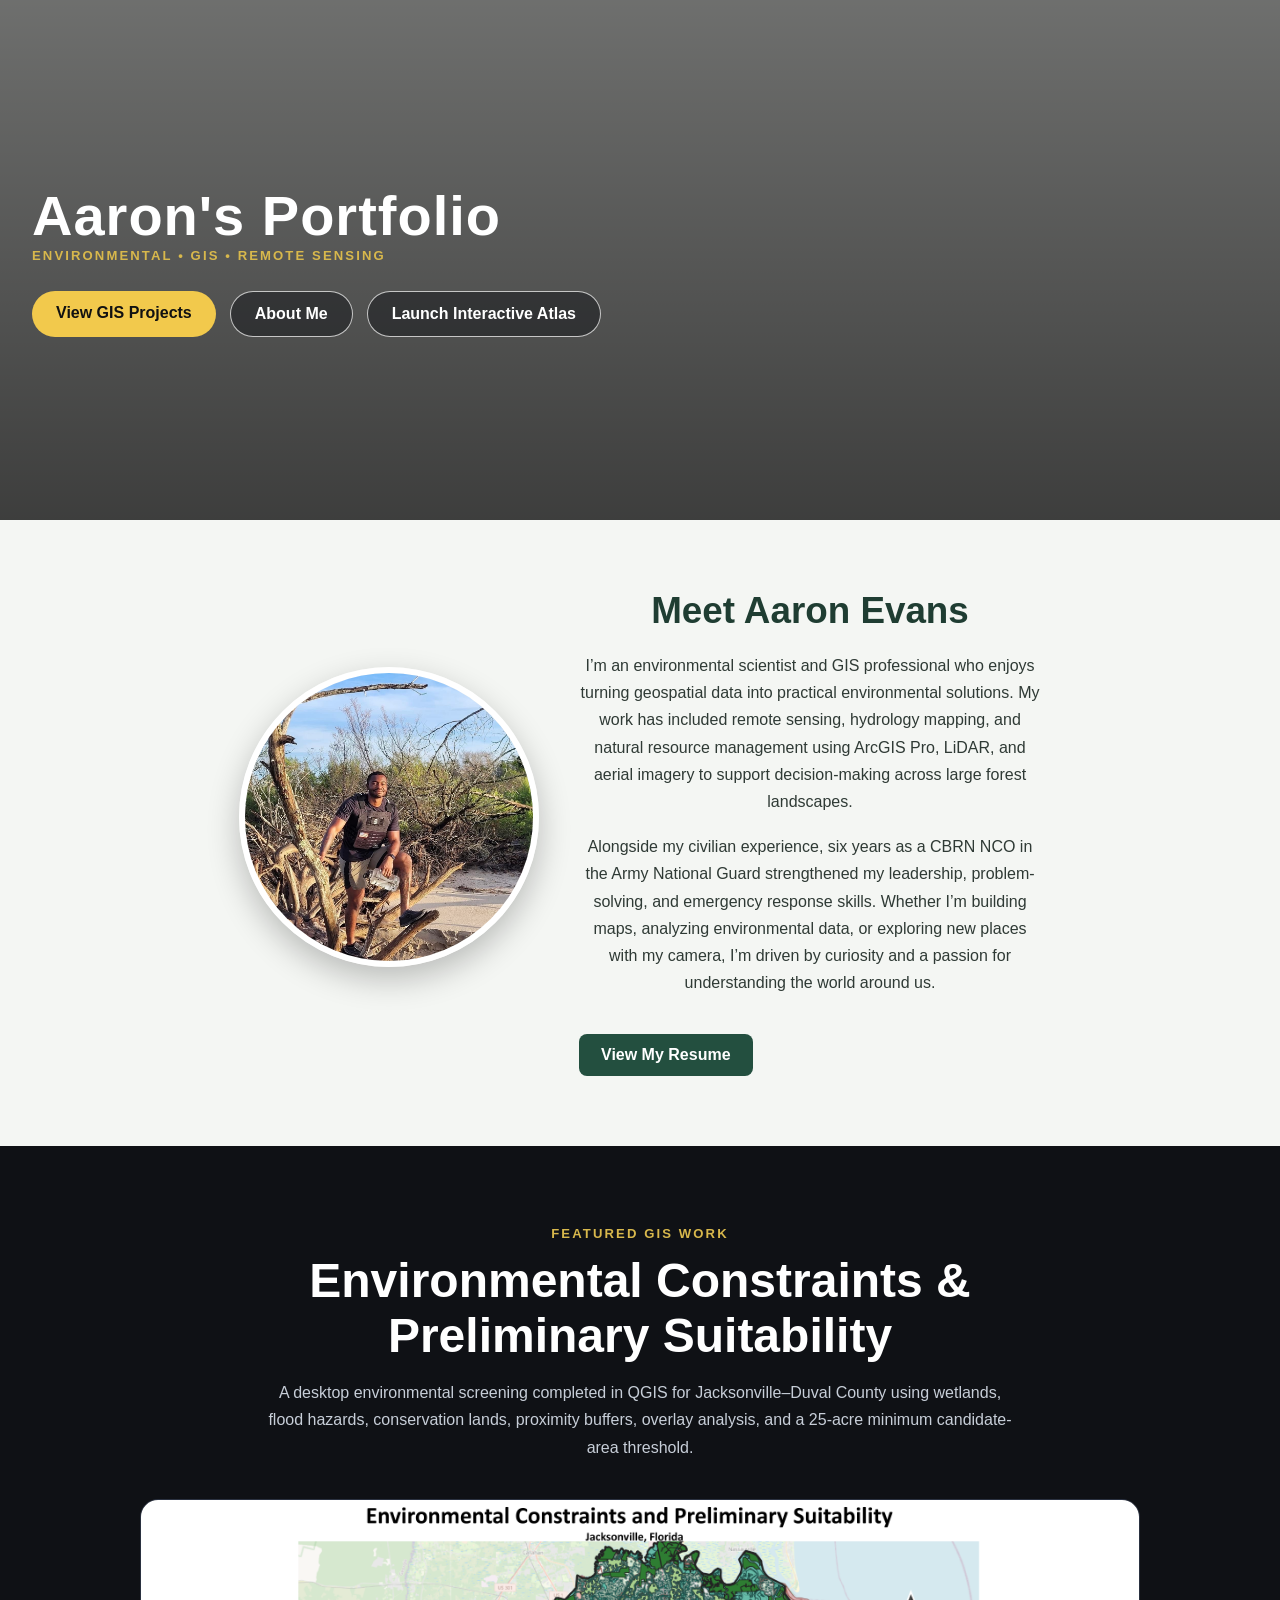
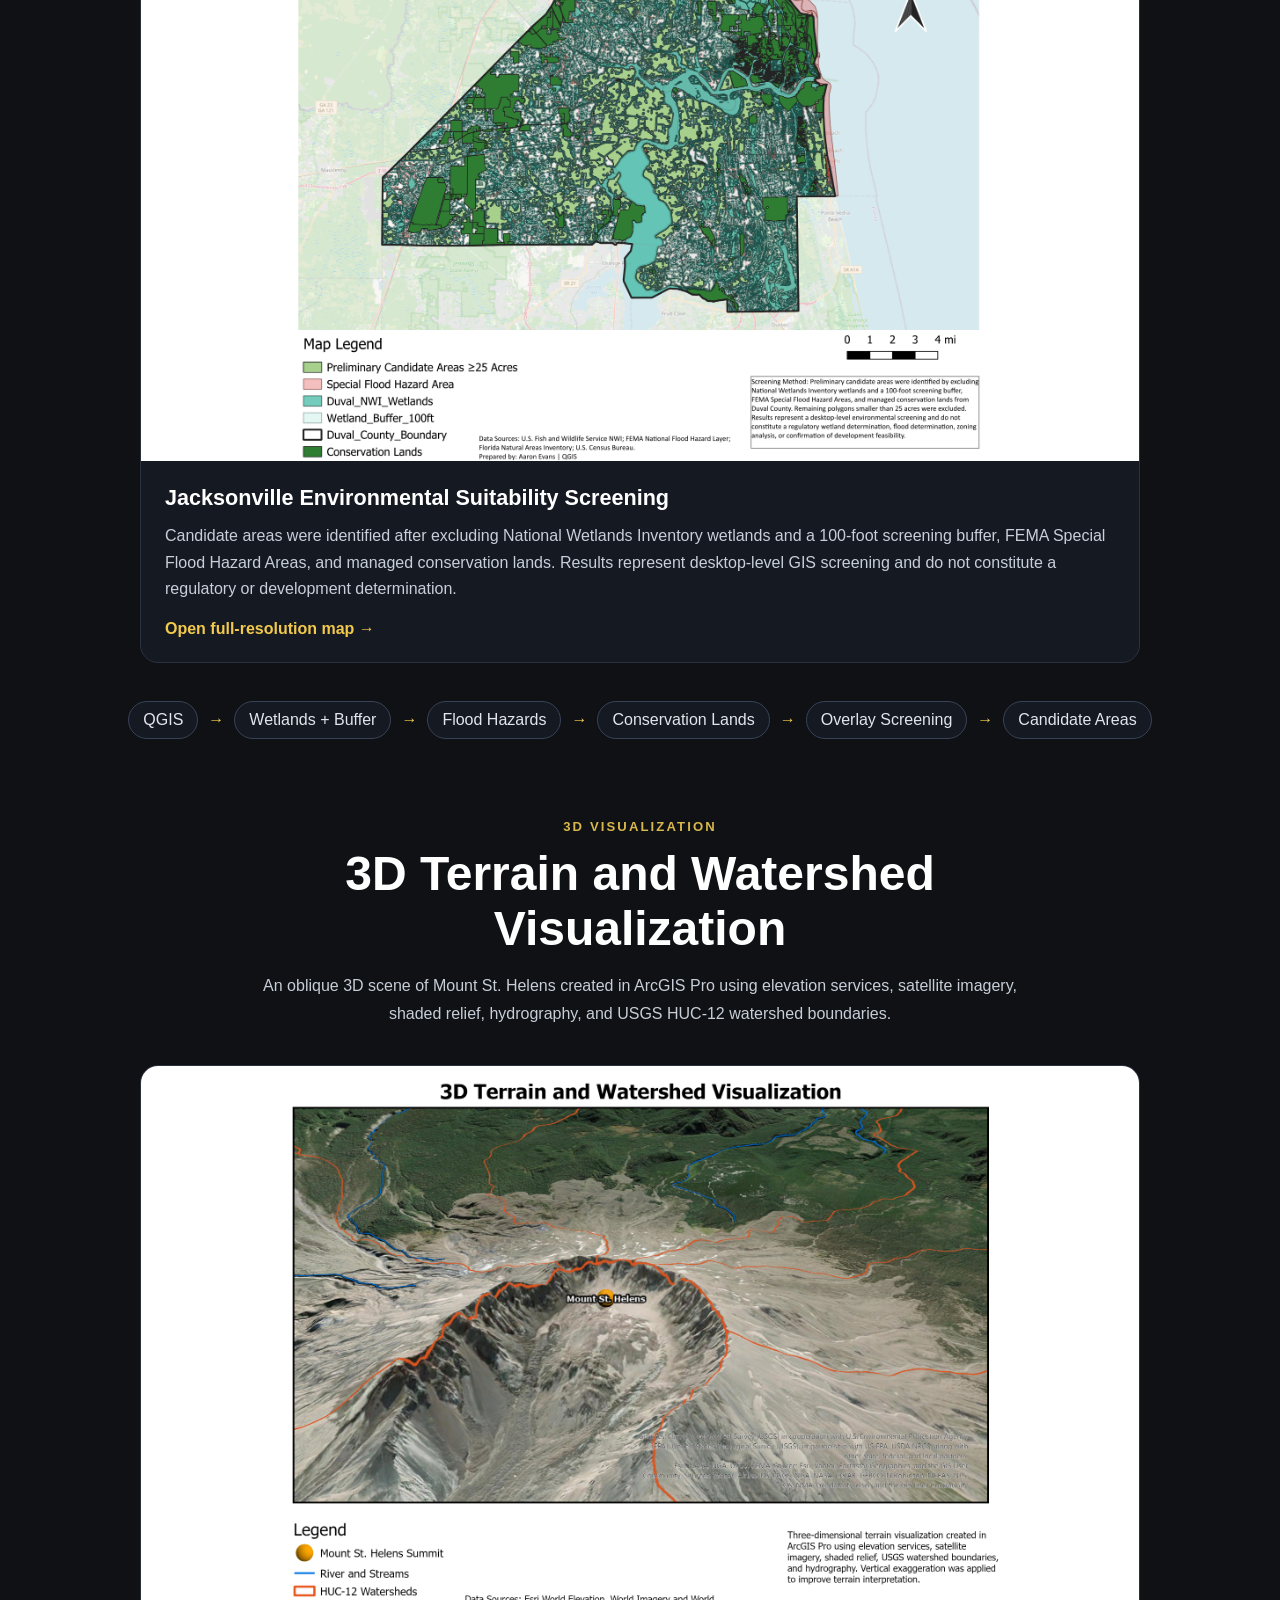
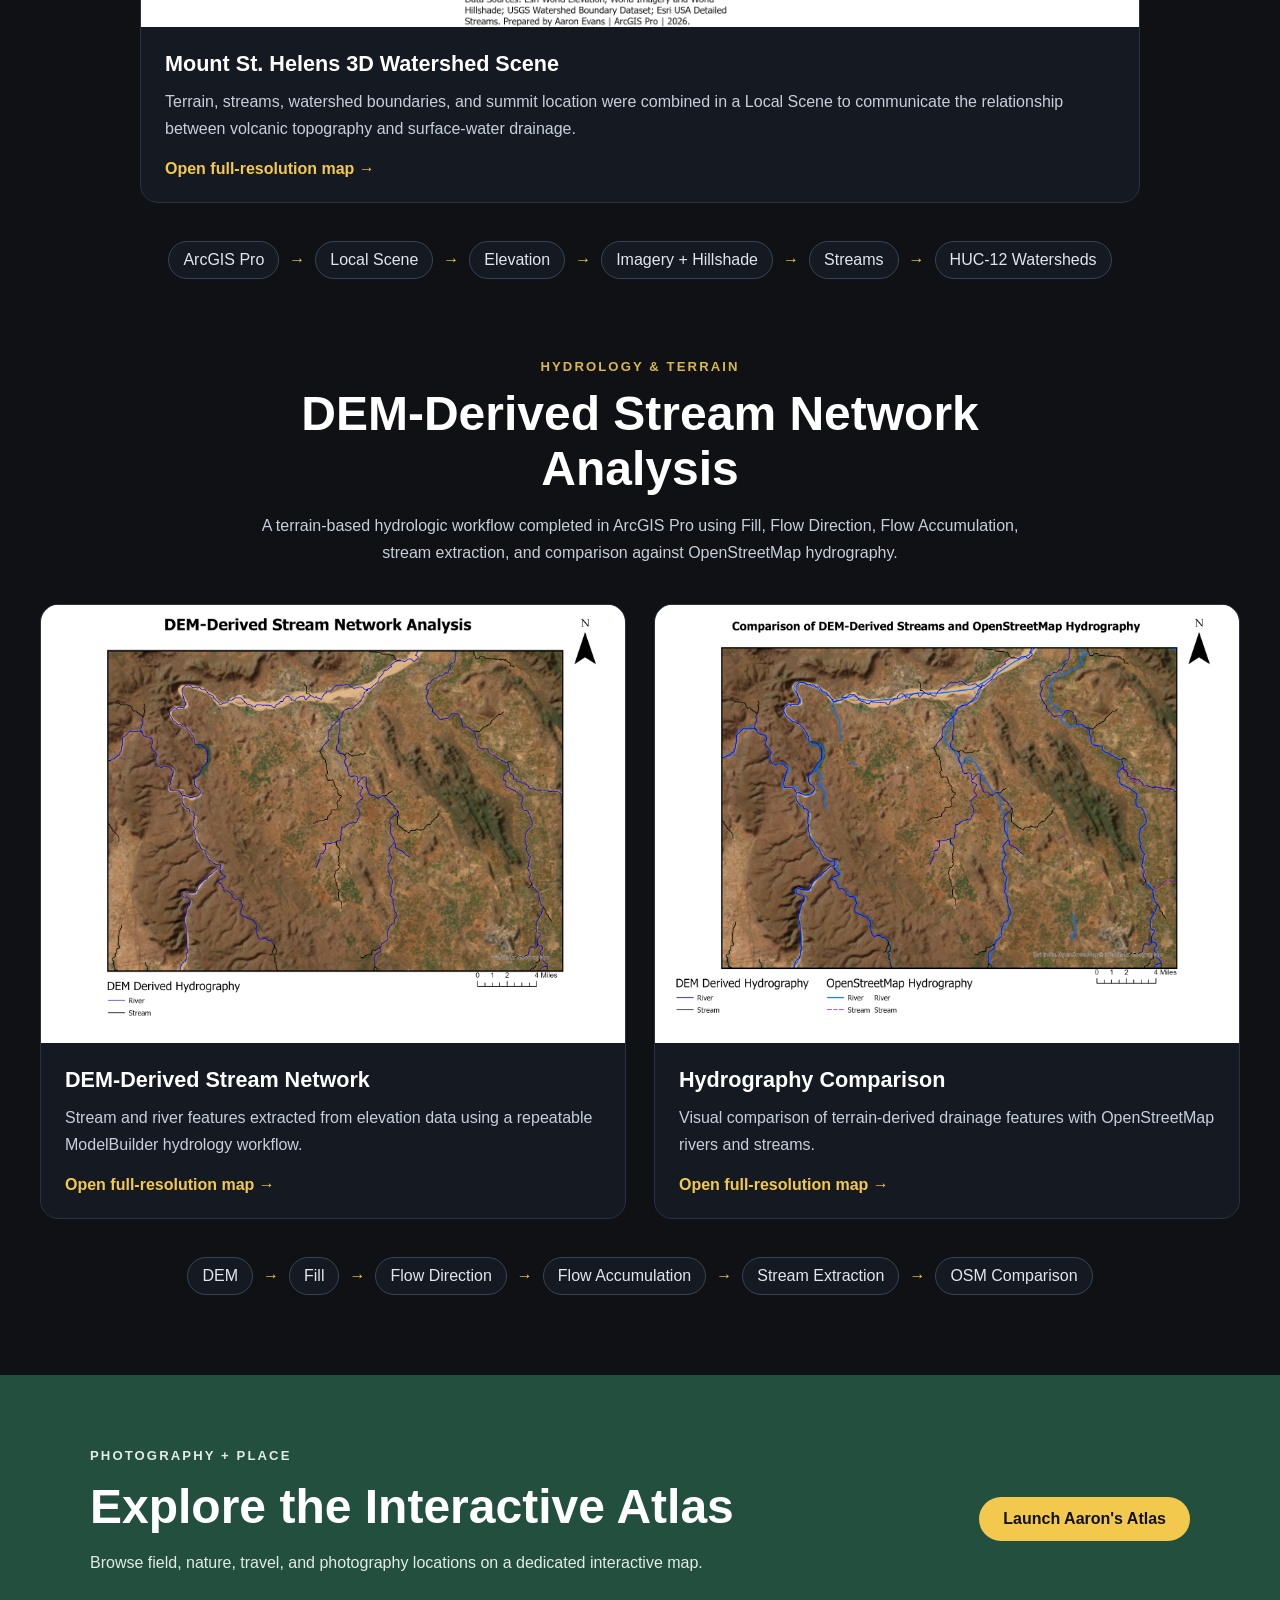
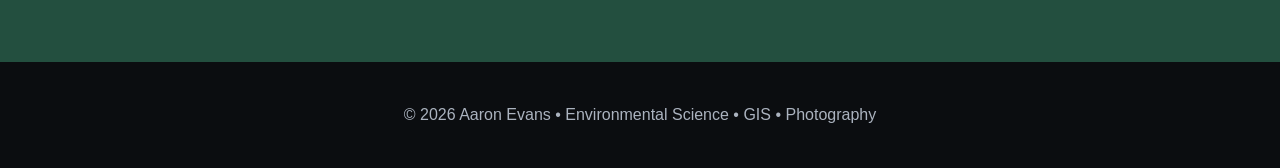
==== commit d2e0f813: "Update index.html Feature Mount St Helens 3D map" ====
--- a/index.html
+++ b/index.html
@@ -153,6 +153,65 @@
       <b>→</b>
       <span>Candidate Areas</span>
     </div>
+        <div class="section-heading project-subsection-heading">
+      <p class="eyebrow">3D Visualization</p>
+      <h2>3D Terrain and Watershed Visualization</h2>
+
+      <p>
+        An oblique 3D scene of Mount St. Helens created in ArcGIS Pro
+        using elevation services, satellite imagery, shaded relief,
+        hydrography, and USGS HUC-12 watershed boundaries.
+      </p>
+    </div>
+
+    <div class="project-grid featured-project-grid">
+      <article class="project-card featured-project-card">
+        <a
+          class="project-image-link"
+          href="assets/mount-st-helens-3d-terrain-watershed.png"
+          target="_blank"
+          rel="noopener noreferrer"
+        >
+          <img
+            src="assets/mount-st-helens-3d-terrain-watershed.png"
+            alt="3D terrain and watershed visualization of Mount St. Helens, Washington"
+          />
+        </a>
+
+        <div class="project-card-content">
+          <h3>Mount St. Helens 3D Watershed Scene</h3>
+
+          <p>
+            Terrain, streams, watershed boundaries, and summit location
+            were combined in a Local Scene to communicate the relationship
+            between volcanic topography and surface-water drainage.
+          </p>
+
+          <a
+            class="text-link"
+            href="assets/mount-st-helens-3d-terrain-watershed.png"
+            target="_blank"
+            rel="noopener noreferrer"
+          >
+            Open full-resolution map →
+          </a>
+        </div>
+      </article>
+    </div>
+
+    <div class="workflow-strip" aria-label="3D terrain visualization workflow">
+      <span>ArcGIS Pro</span>
+      <b>→</b>
+      <span>Local Scene</span>
+      <b>→</b>
+      <span>Elevation</span>
+      <b>→</b>
+      <span>Imagery + Hillshade</span>
+      <b>→</b>
+      <span>Streams</span>
+      <b>→</b>
+      <span>HUC-12 Watersheds</span>
+    </div>
     <div class="section-heading project-subsection-heading">
       <p class="eyebrow">Hydrology &amp; Terrain</p>
       <h2>DEM-Derived Stream Network Analysis</h2>
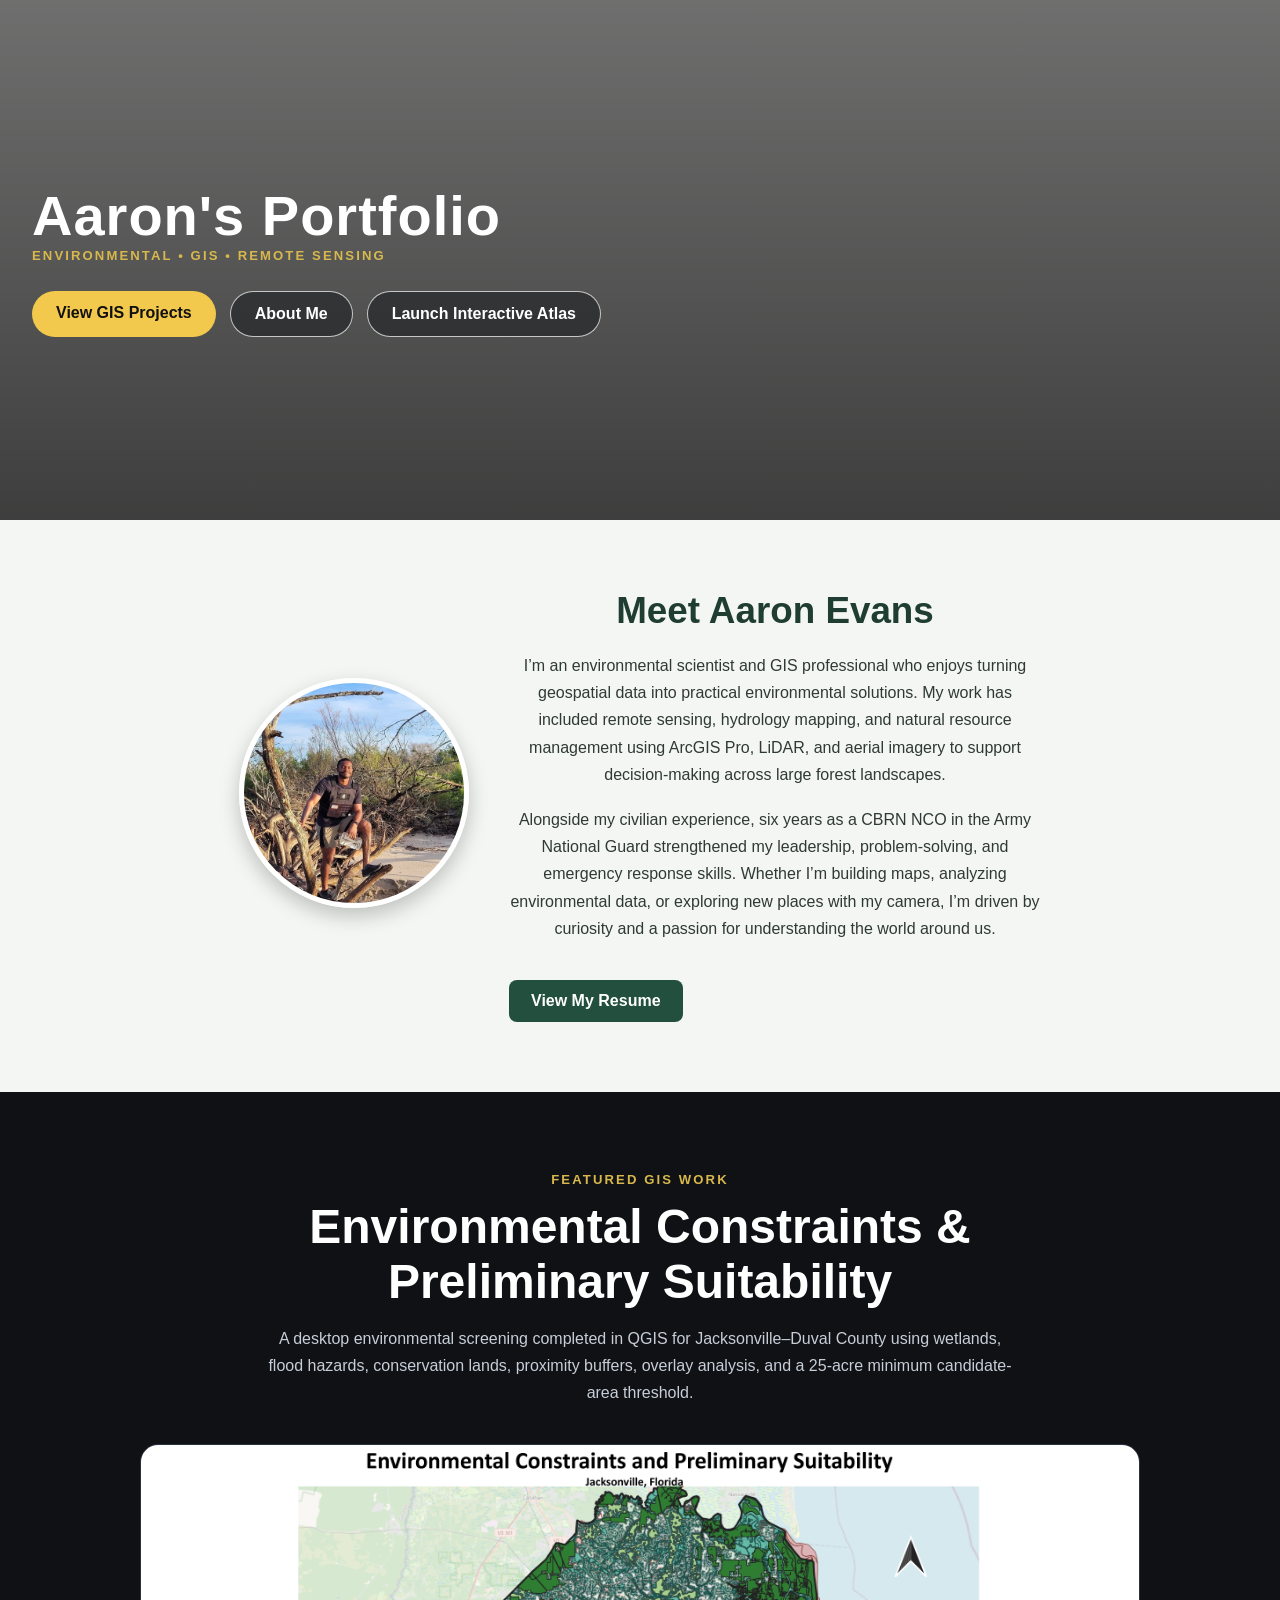
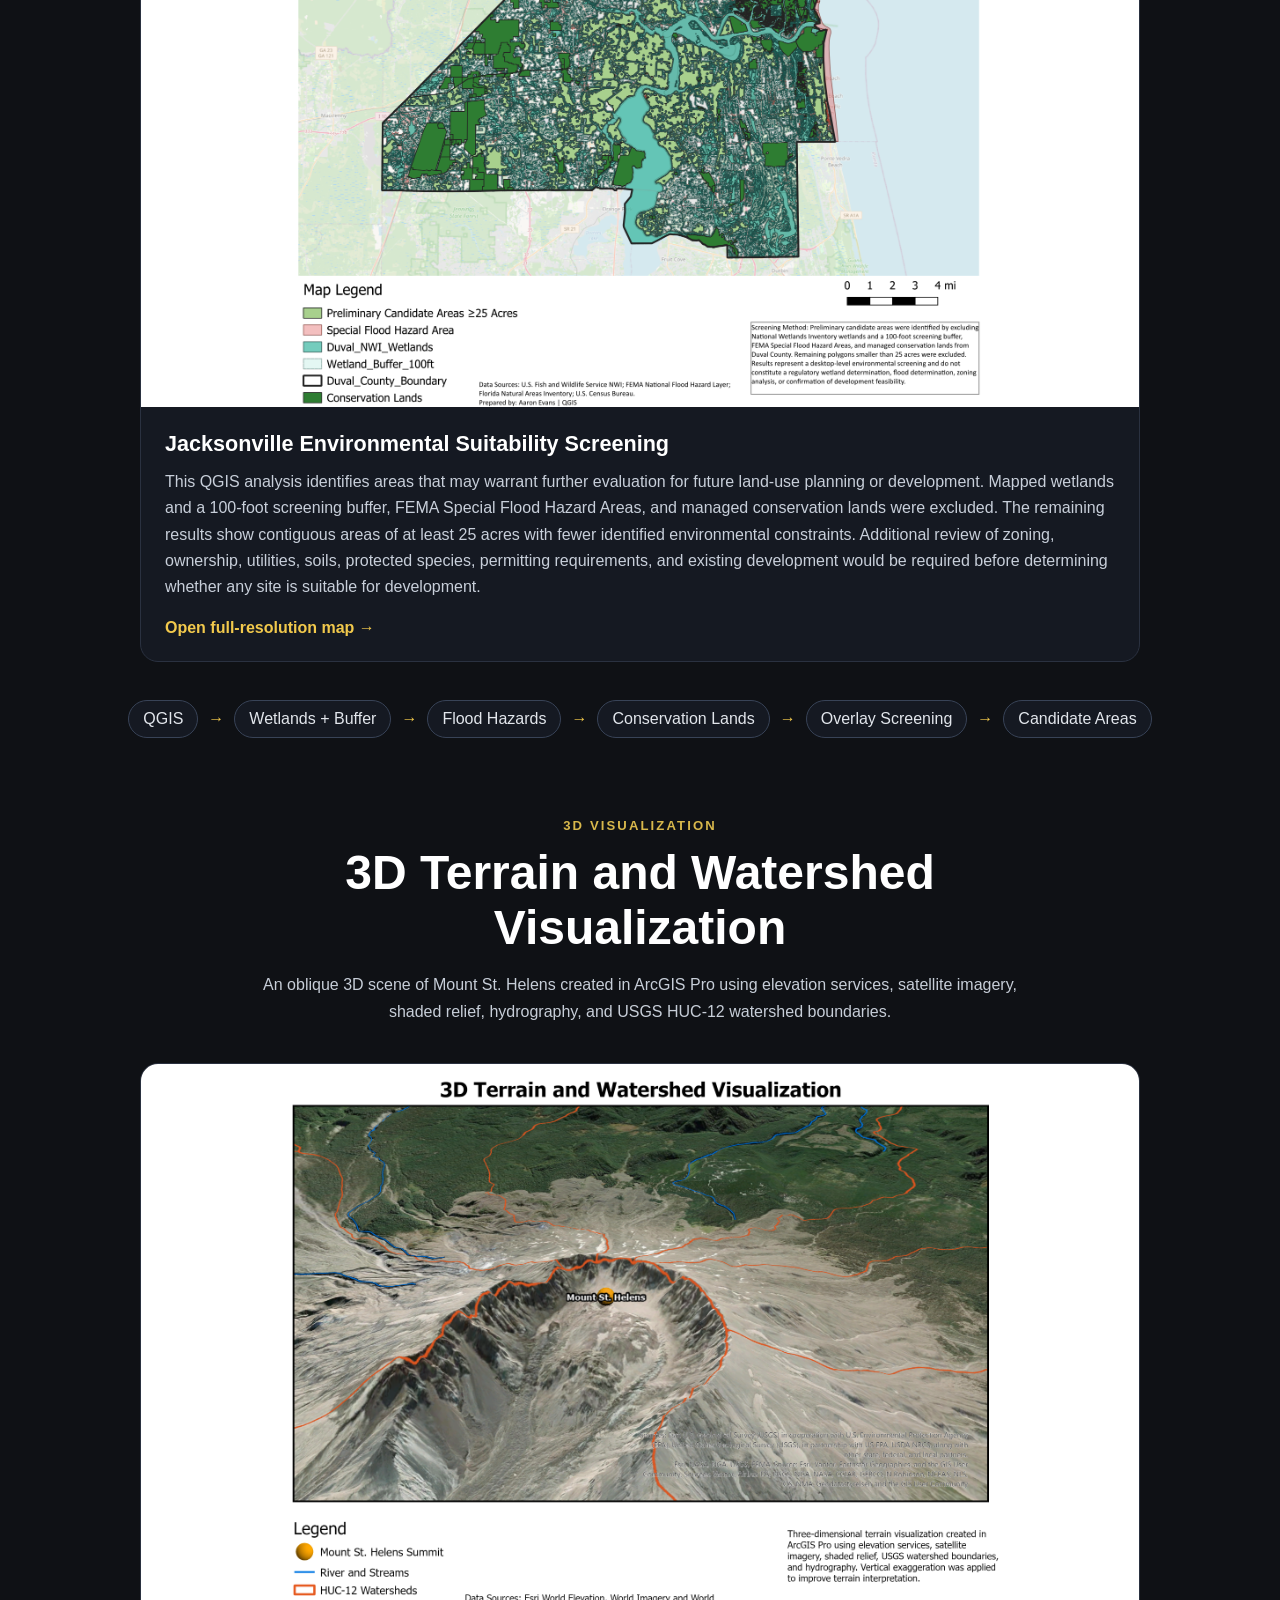
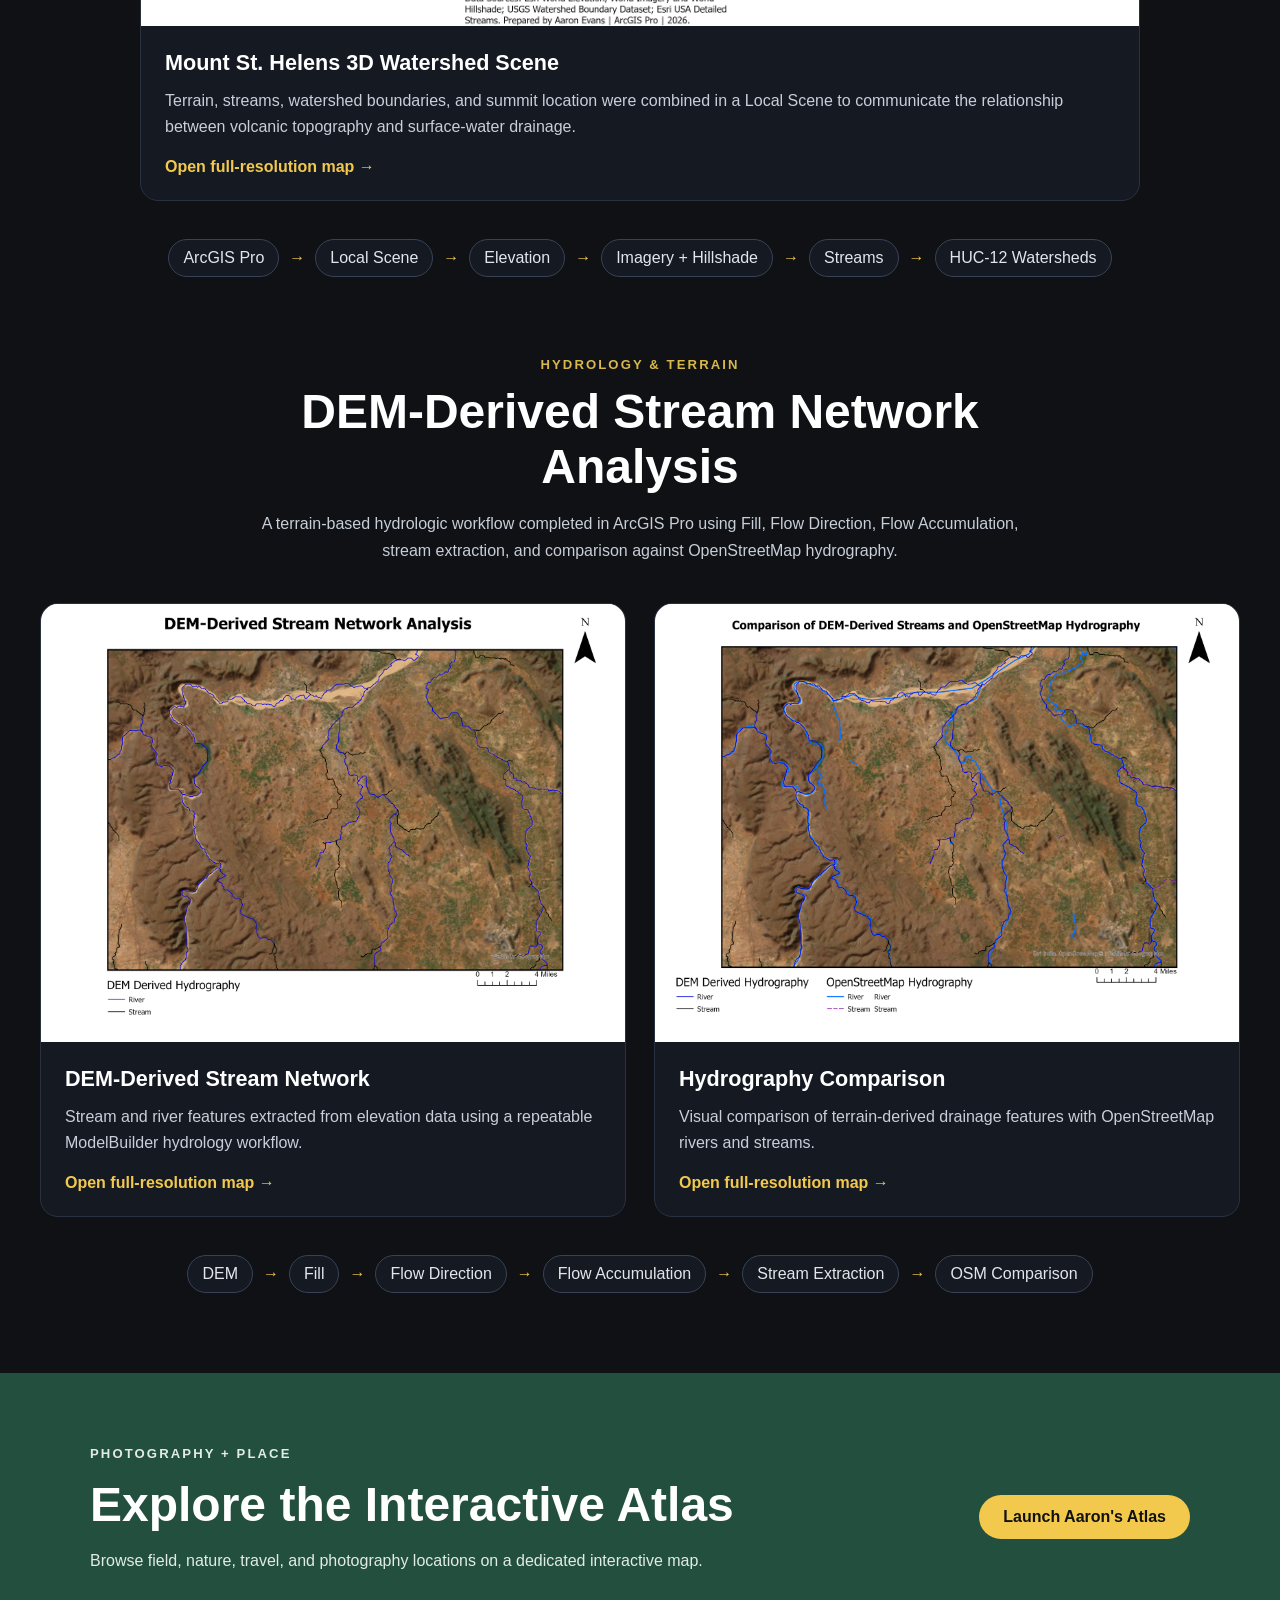
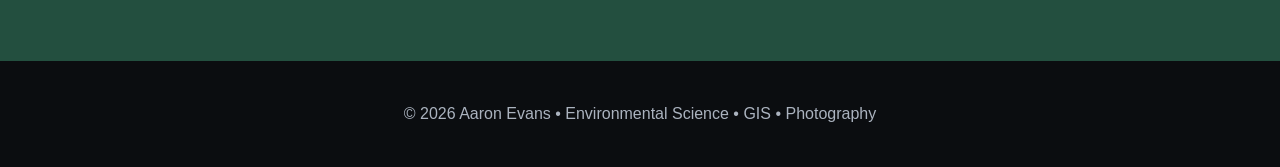
==== commit 29a40906: "Update index.html" ====
--- a/index.html
+++ b/index.html
@@ -120,13 +120,16 @@
         <div class="project-card-content">
           <h3>Jacksonville Environmental Suitability Screening</h3>
 
-          <p>
-            Candidate areas were identified after excluding National
-            Wetlands Inventory wetlands and a 100-foot screening buffer,
-            FEMA Special Flood Hazard Areas, and managed conservation lands.
-            Results represent desktop-level GIS screening and do not constitute
-            a regulatory or development determination.
-          </p>
+       <p>
+  This QGIS analysis identifies areas that may warrant further evaluation
+  for future land-use planning or development. Mapped wetlands and a
+  100-foot screening buffer, FEMA Special Flood Hazard Areas, and managed
+  conservation lands were excluded. The remaining results show contiguous
+  areas of at least 25 acres with fewer identified environmental constraints.
+  Additional review of zoning, ownership, utilities, soils, protected
+  species, permitting requirements, and existing development would be
+  required before determining whether any site is suitable for development.
+</p>
 
           <a
             class="text-link"
--- a/css/style.css
+++ b/css/style.css
@@ -533,8 +533,8 @@
 }
 
 .about-photo {
-  width: 180px;
-  height: 180px;
+  width: 230px;
+  height: 230px;
   margin: 0 auto 25px;
   border-radius: 50%;
   overflow: hidden;
@@ -585,26 +585,4 @@
     font-size: 2rem;
   }
 }
-/* Larger About Me portrait */
-
-.about-photo {
-  width: 300px;
-  height: 300px;
-  margin: 0 auto 32px;
-  border: 6px solid white;
-  box-shadow: 0 12px 32px rgba(0, 0, 0, 0.24);
-}
-
-.about-photo img {
-  width: 100%;
-  height: 100%;
-  object-fit: cover;
-  object-position: center 38%;
-}
-
-@media (max-width: 600px) {
-  .about-photo {
-    width: 190px;
-    height: 190px;
-  }
-}
+
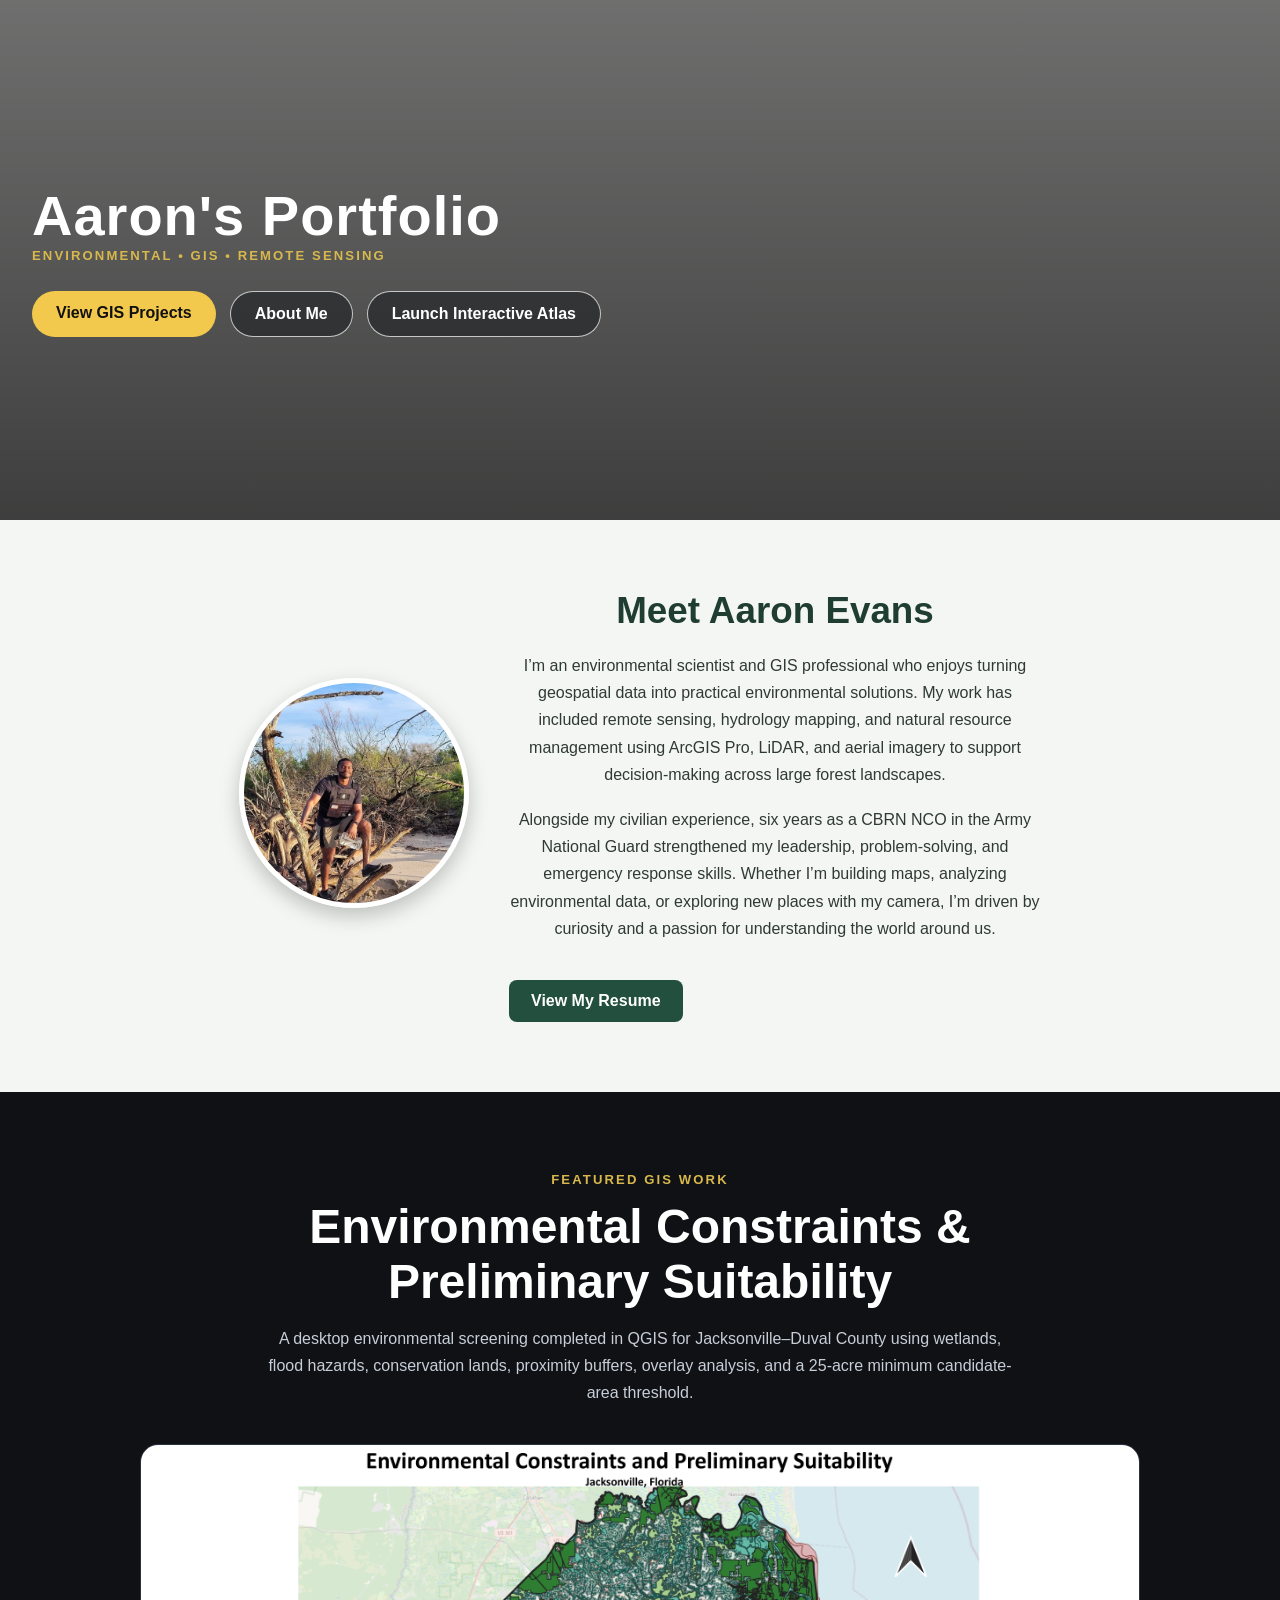
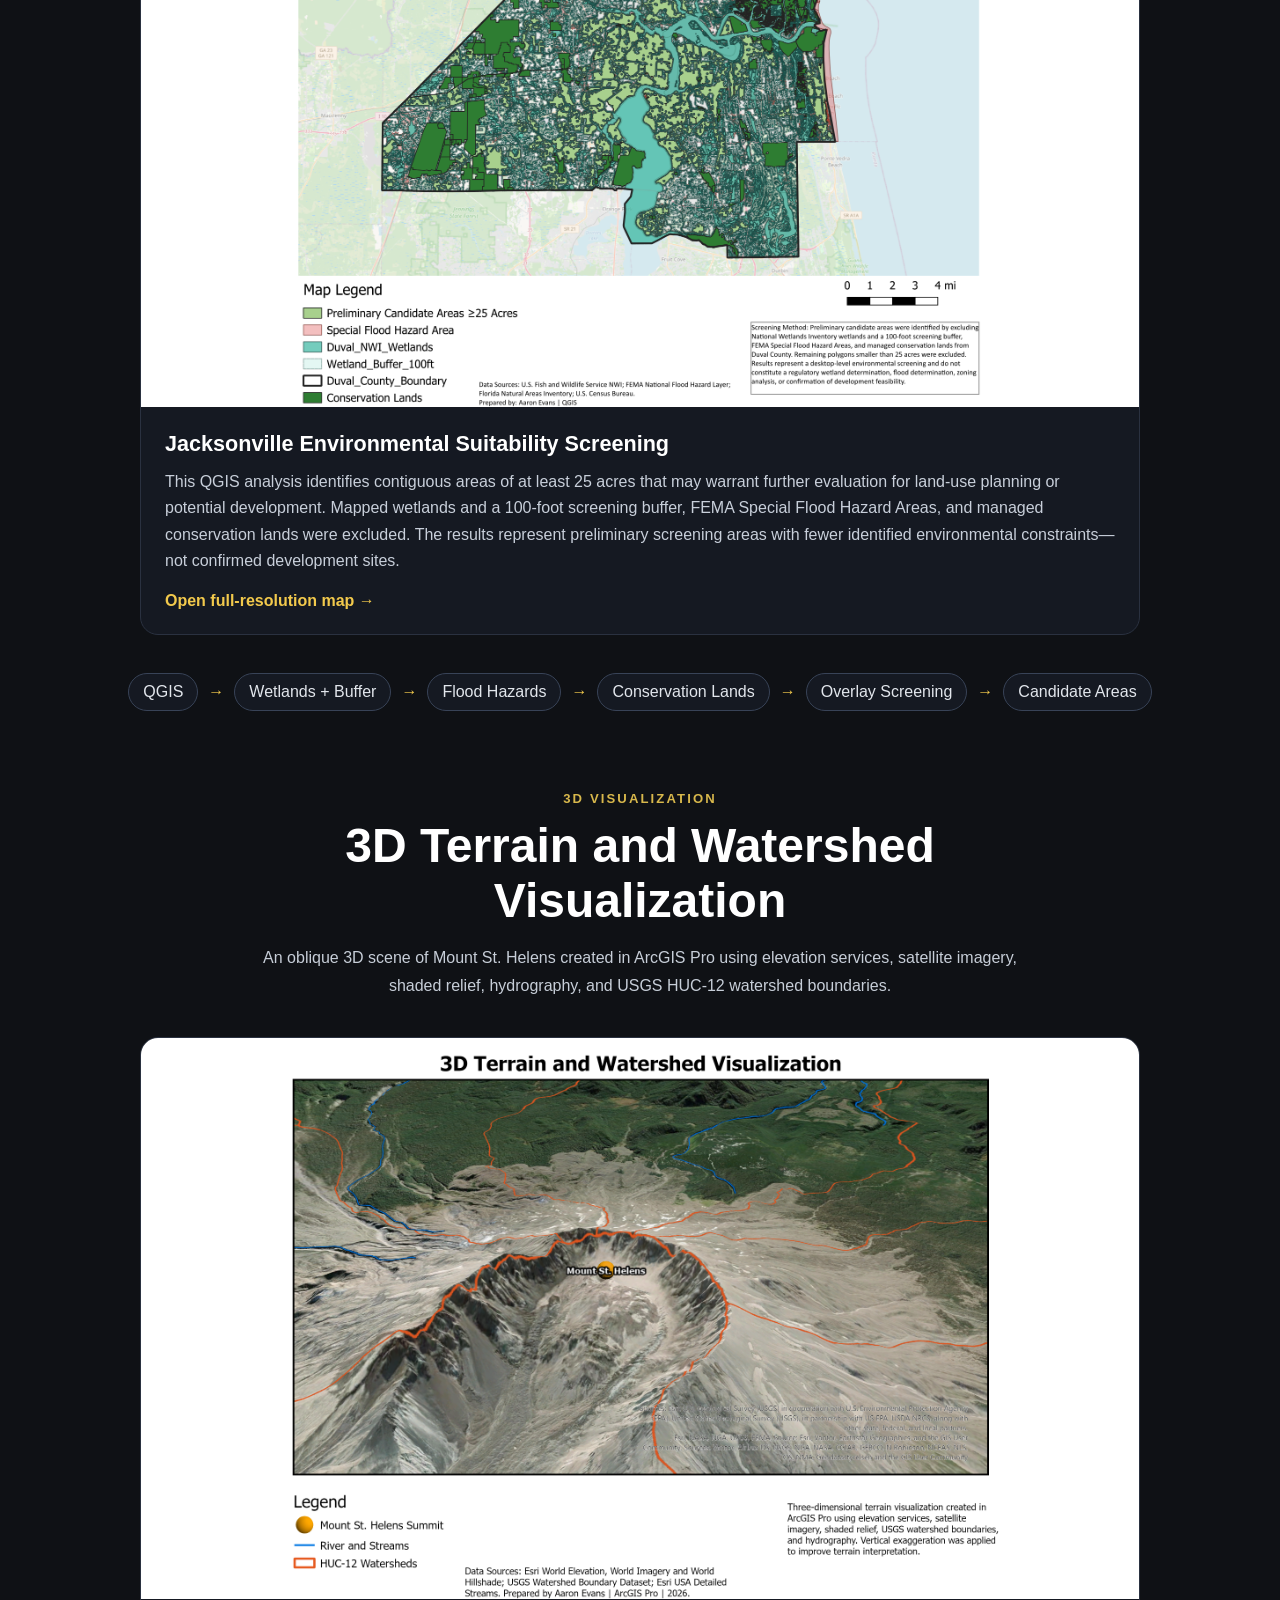
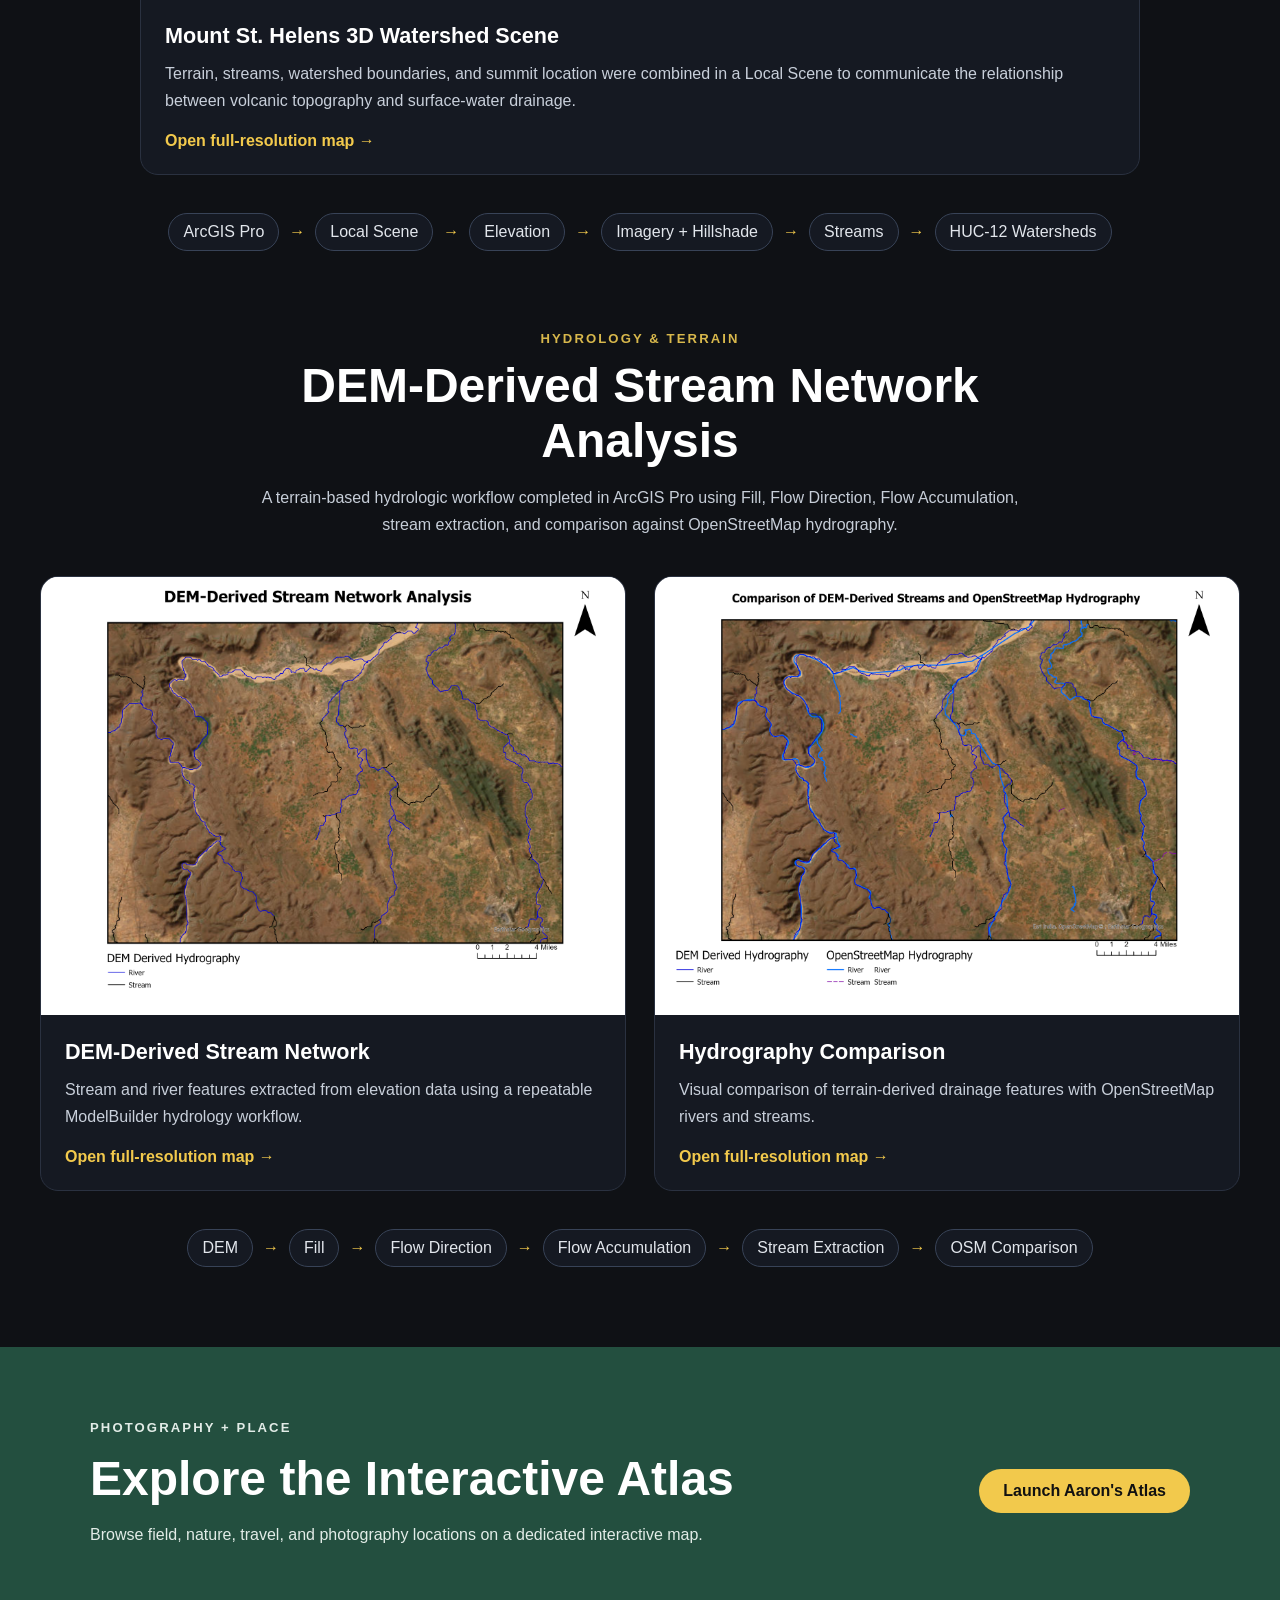
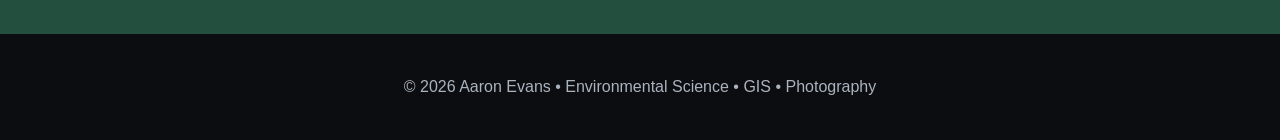
==== commit 7ec78bc6: "Update index.html" ====
--- a/index.html
+++ b/index.html
@@ -120,15 +120,13 @@
         <div class="project-card-content">
           <h3>Jacksonville Environmental Suitability Screening</h3>
 
-       <p>
-  This QGIS analysis identifies areas that may warrant further evaluation
-  for future land-use planning or development. Mapped wetlands and a
-  100-foot screening buffer, FEMA Special Flood Hazard Areas, and managed
-  conservation lands were excluded. The remaining results show contiguous
-  areas of at least 25 acres with fewer identified environmental constraints.
-  Additional review of zoning, ownership, utilities, soils, protected
-  species, permitting requirements, and existing development would be
-  required before determining whether any site is suitable for development.
+  <p>
+  This QGIS analysis identifies contiguous areas of at least 25 acres
+  that may warrant further evaluation for land-use planning or potential
+  development. Mapped wetlands and a 100-foot screening buffer, FEMA
+  Special Flood Hazard Areas, and managed conservation lands were excluded.
+  The results represent preliminary screening areas with fewer identified
+  environmental constraints—not confirmed development sites.
 </p>
 
           <a
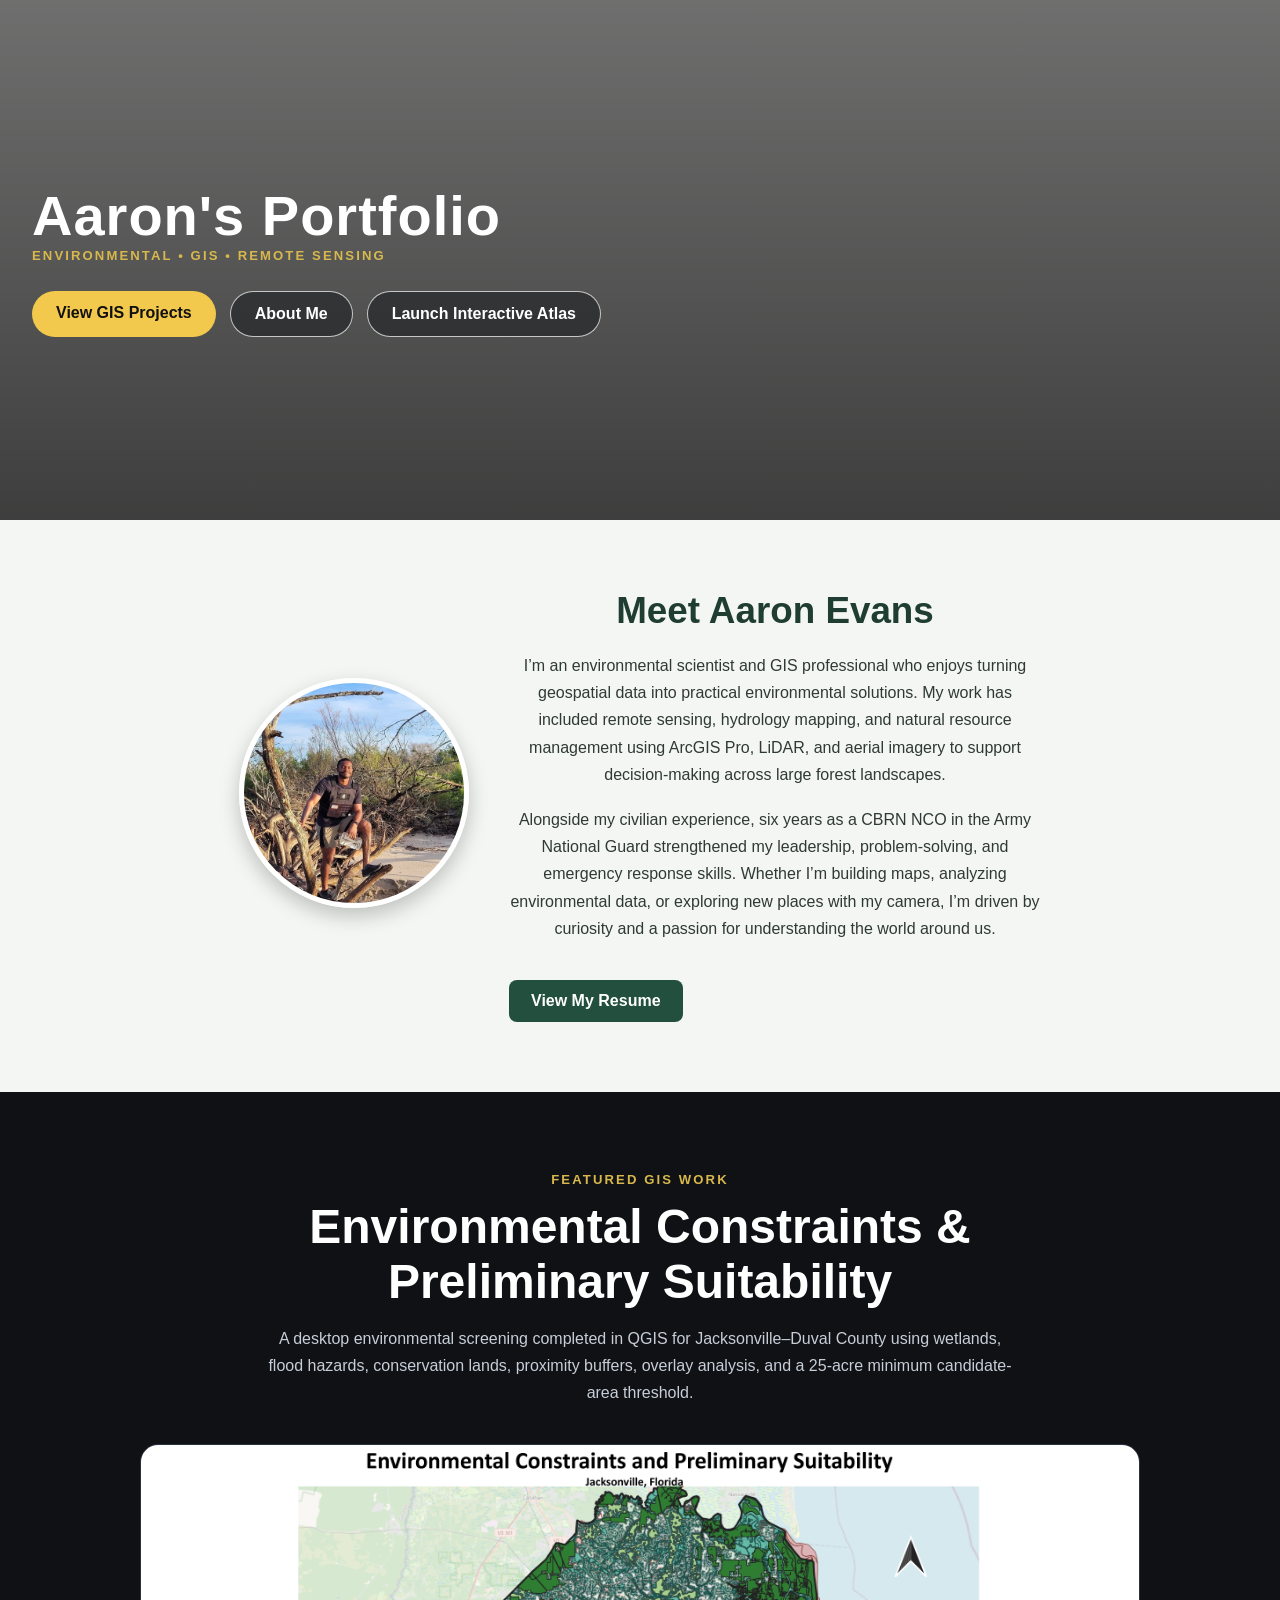
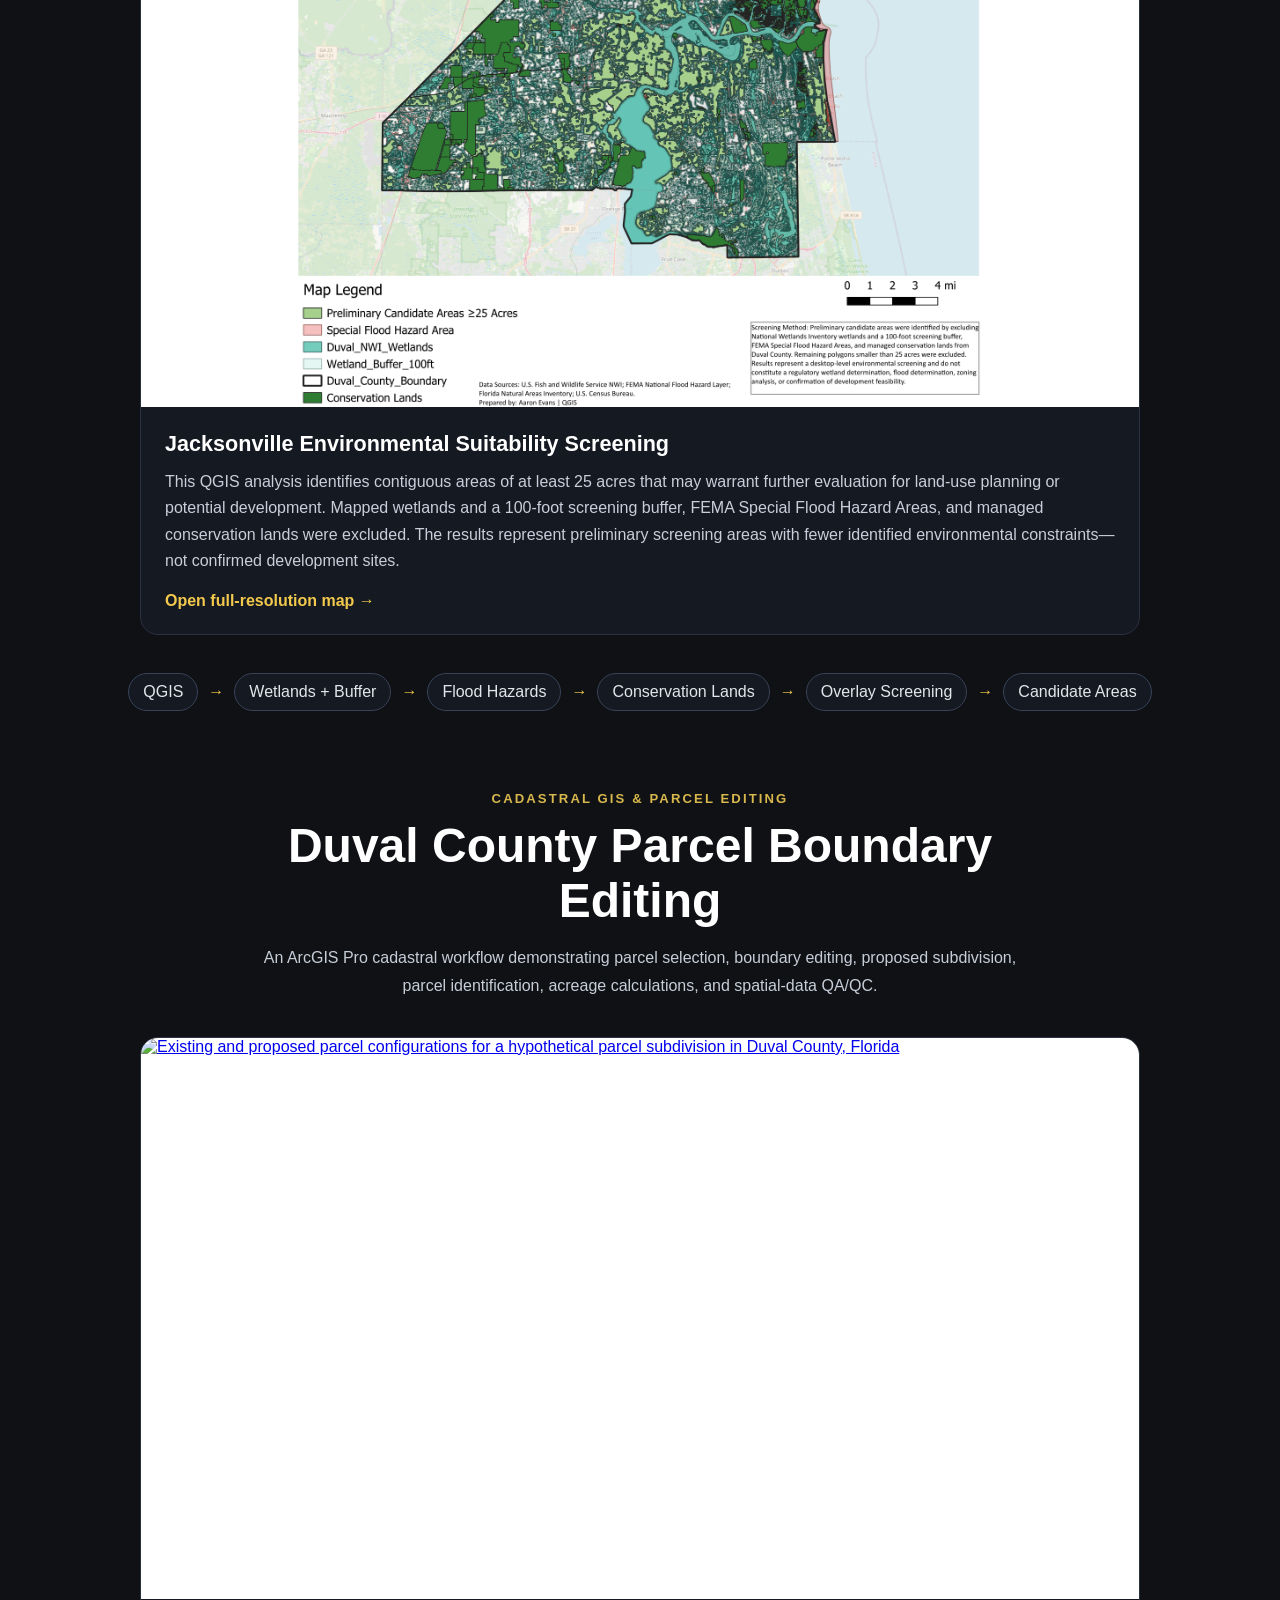
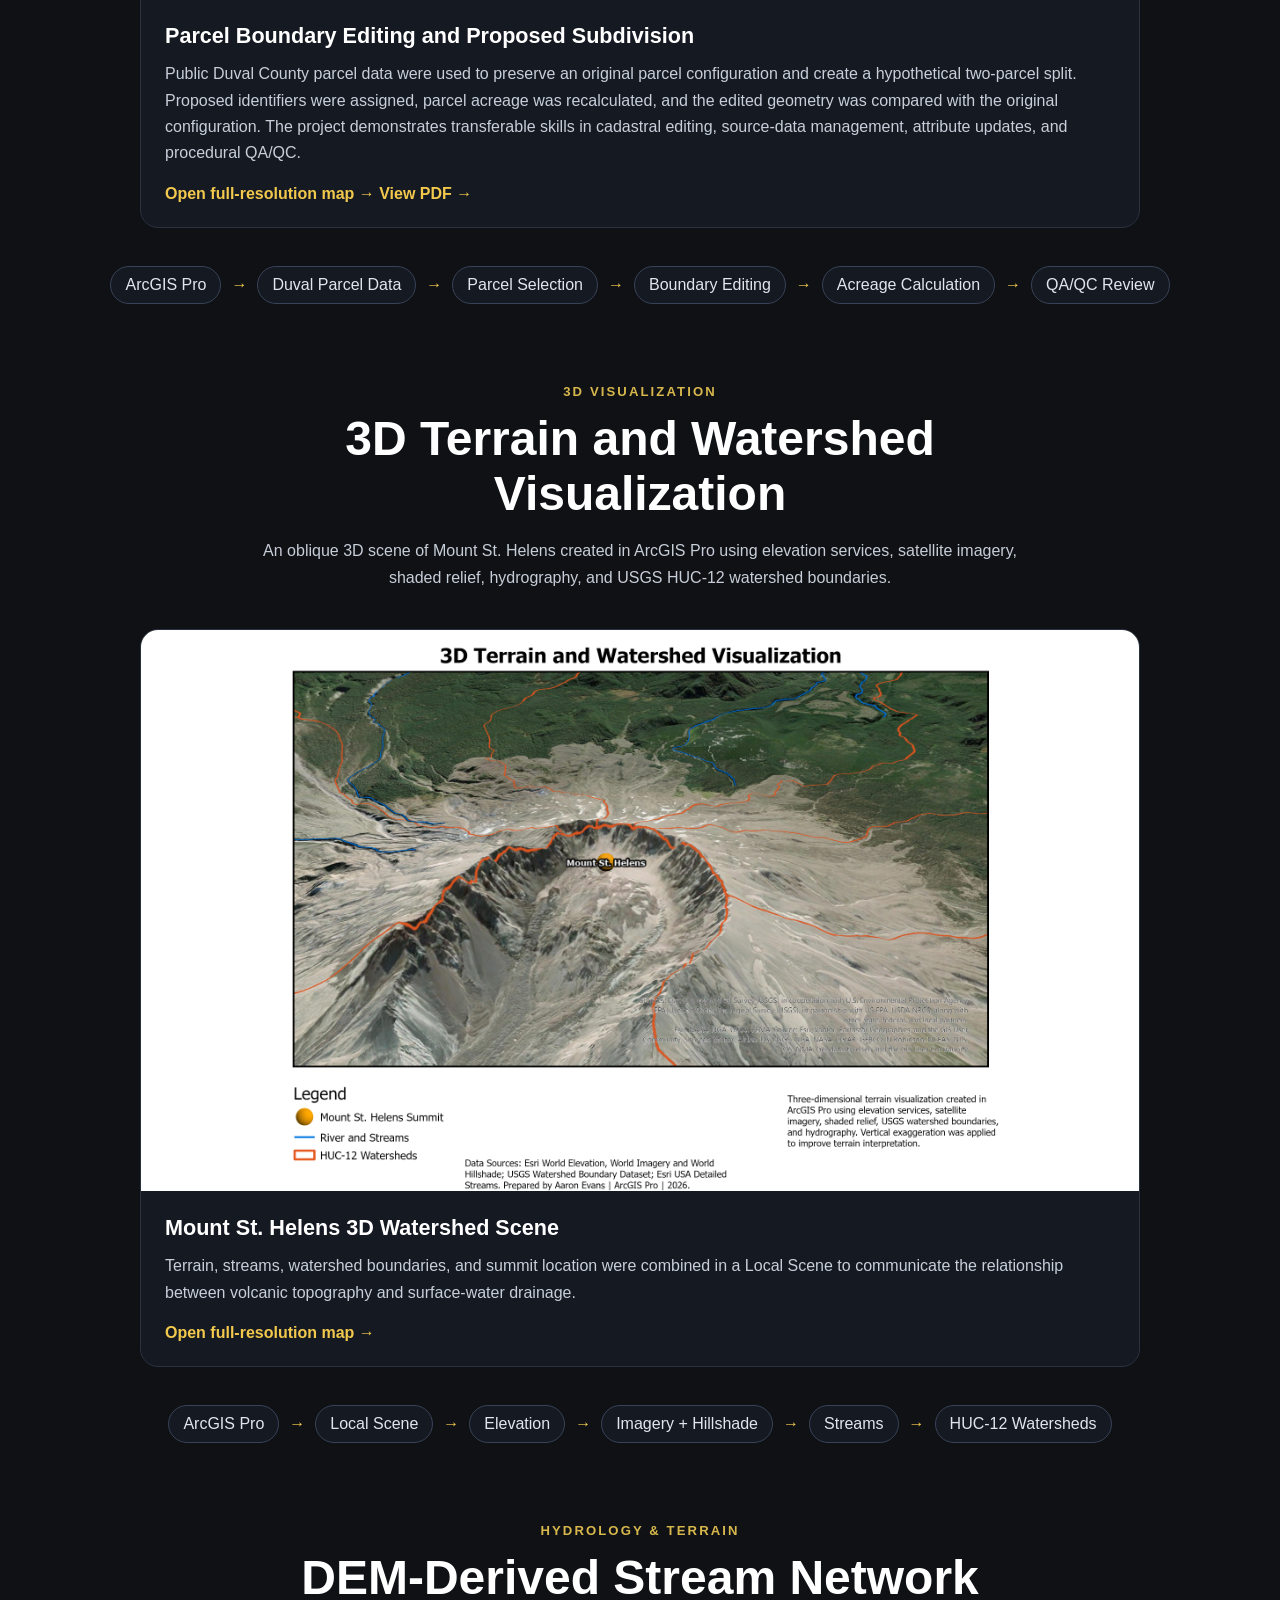
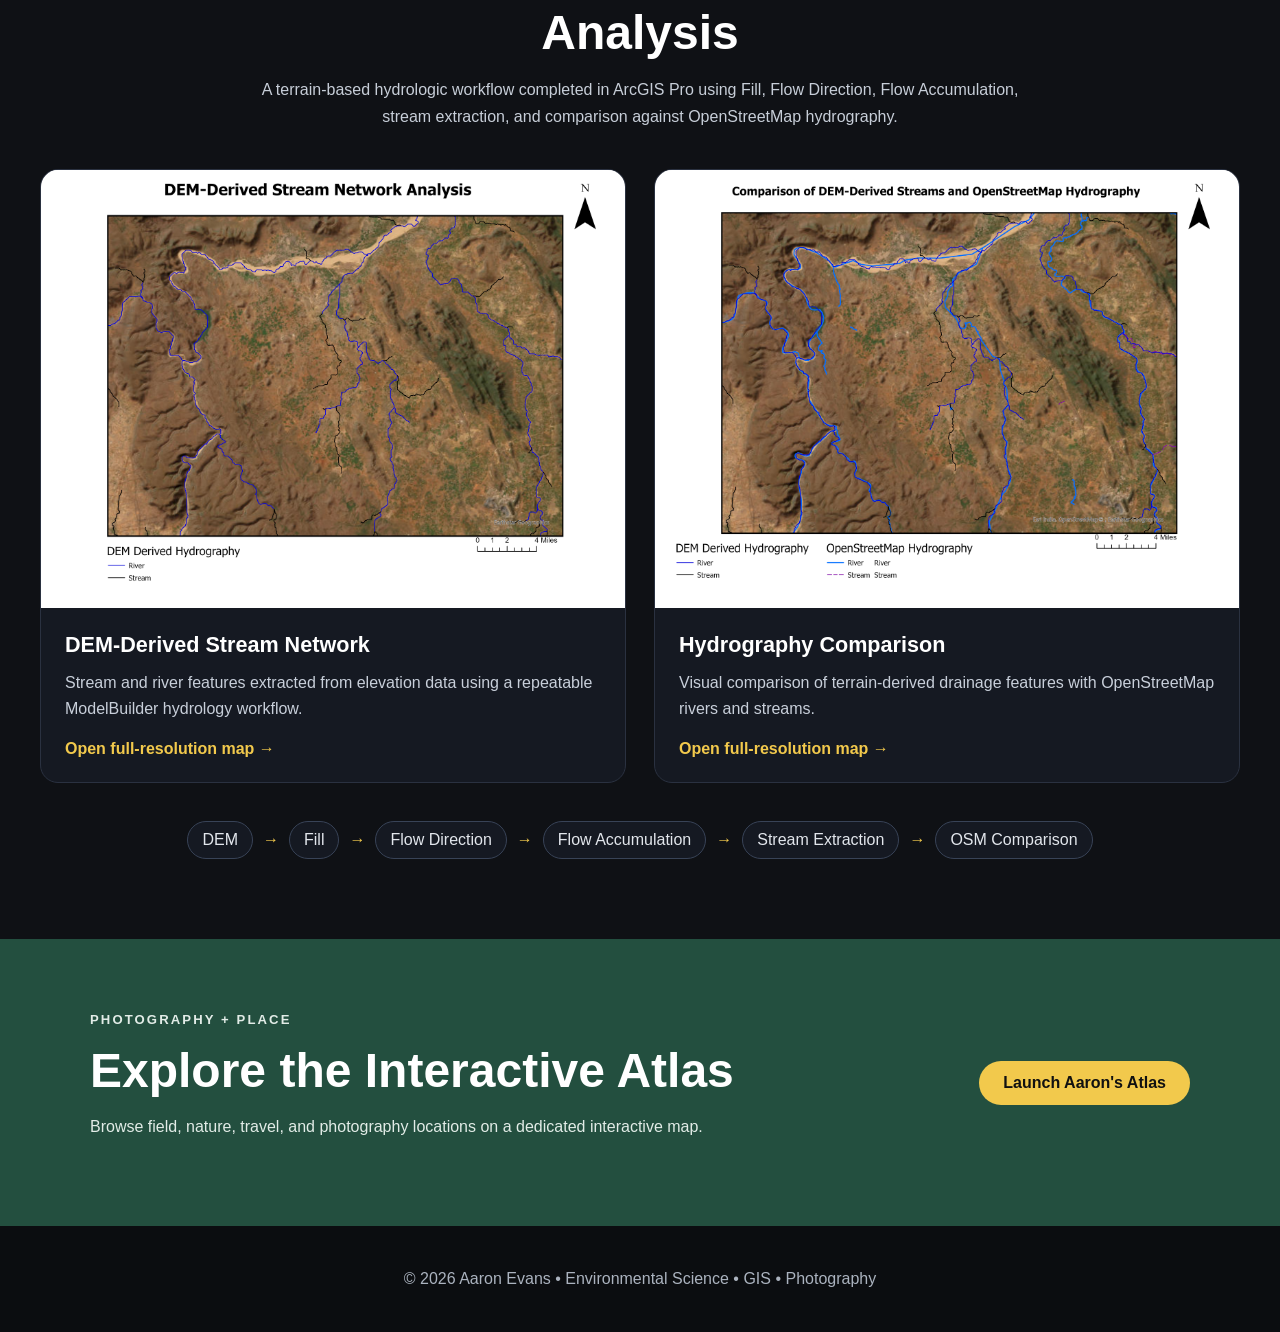
==== commit 73b3d610: "Add Duval cadastral parcel editing project" ====
--- a/index.html
+++ b/index.html
@@ -78,7 +78,7 @@
 
       <div class="about-actions">
         <a
-          href="assets/Aaron_Evans_Resume_EnvD.pdf"
+          href="assets/Aaron Evans – Environmental GIS Professional.docx"
           target="_blank"
           rel="noopener noreferrer"
           class="resume-button"
@@ -154,7 +154,80 @@
       <b>→</b>
       <span>Candidate Areas</span>
     </div>
-        <div class="section-heading project-subsection-heading">
+     <div class="section-heading project-subsection-heading">
+  <p class="eyebrow">Cadastral GIS &amp; Parcel Editing</p>
+
+  <h2>Duval County Parcel Boundary Editing</h2>
+
+  <p>
+    An ArcGIS Pro cadastral workflow demonstrating parcel selection,
+    boundary editing, proposed subdivision, parcel identification,
+    acreage calculations, and spatial-data QA/QC.
+  </p>
+</div>
+
+<div class="project-grid featured-project-grid">
+  <article class="project-card featured-project-card">
+    <a
+      class="project-image-link"
+      href="assets/duval-cadastral-parcel-split.png"
+      target="_blank"
+      rel="noopener noreferrer"
+    >
+      <img
+        src="assets/duval-cadastral-parcel-split.png"
+        alt="Existing and proposed parcel configurations for a hypothetical parcel subdivision in Duval County, Florida"
+      />
+    </a>
+
+    <div class="project-card-content">
+      <h3>Parcel Boundary Editing and Proposed Subdivision</h3>
+
+      <p>
+        Public Duval County parcel data were used to preserve an original
+        parcel configuration and create a hypothetical two-parcel split.
+        Proposed identifiers were assigned, parcel acreage was recalculated,
+        and the edited geometry was compared with the original configuration.
+        The project demonstrates transferable skills in cadastral editing,
+        source-data management, attribute updates, and procedural QA/QC.
+      </p>
+
+      <a
+        class="text-link"
+        href="assets/duval-cadastral-parcel-split.png"
+        target="_blank"
+        rel="noopener noreferrer"
+      >
+        Open full-resolution map →
+      </a>
+
+      <a
+        class="text-link"
+        href="assets/duval-cadastral-parcel-split.pdf"
+        target="_blank"
+        rel="noopener noreferrer"
+      >
+        View PDF →
+      </a>
+    </div>
+  </article>
+</div>
+
+<div class="workflow-strip" aria-label="Cadastral parcel editing workflow">
+  <span>ArcGIS Pro</span>
+  <b>→</b>
+  <span>Duval Parcel Data</span>
+  <b>→</b>
+  <span>Parcel Selection</span>
+  <b>→</b>
+  <span>Boundary Editing</span>
+  <b>→</b>
+  <span>Acreage Calculation</span>
+  <b>→</b>
+  <span>QA/QC Review</span>
+</div>   
+    
+    <div class="section-heading project-subsection-heading">
       <p class="eyebrow">3D Visualization</p>
       <h2>3D Terrain and Watershed Visualization</h2>
 
